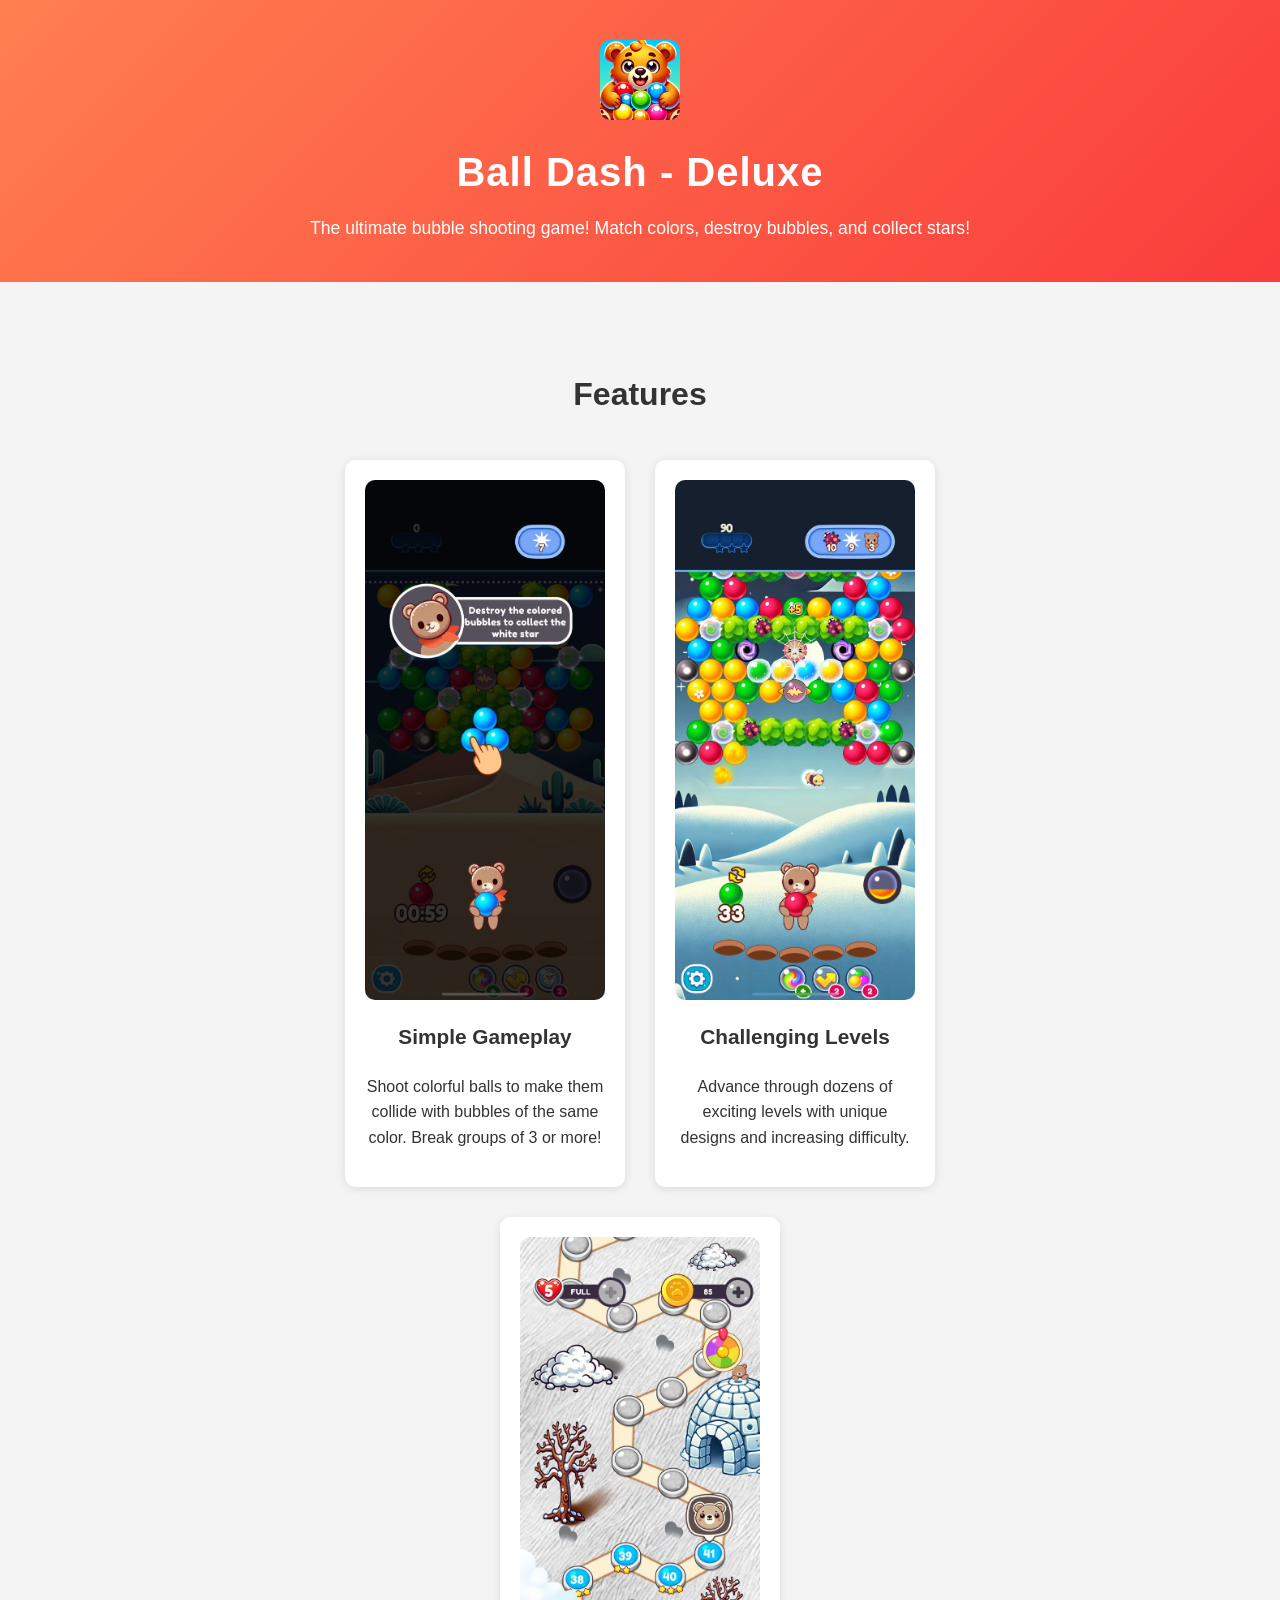
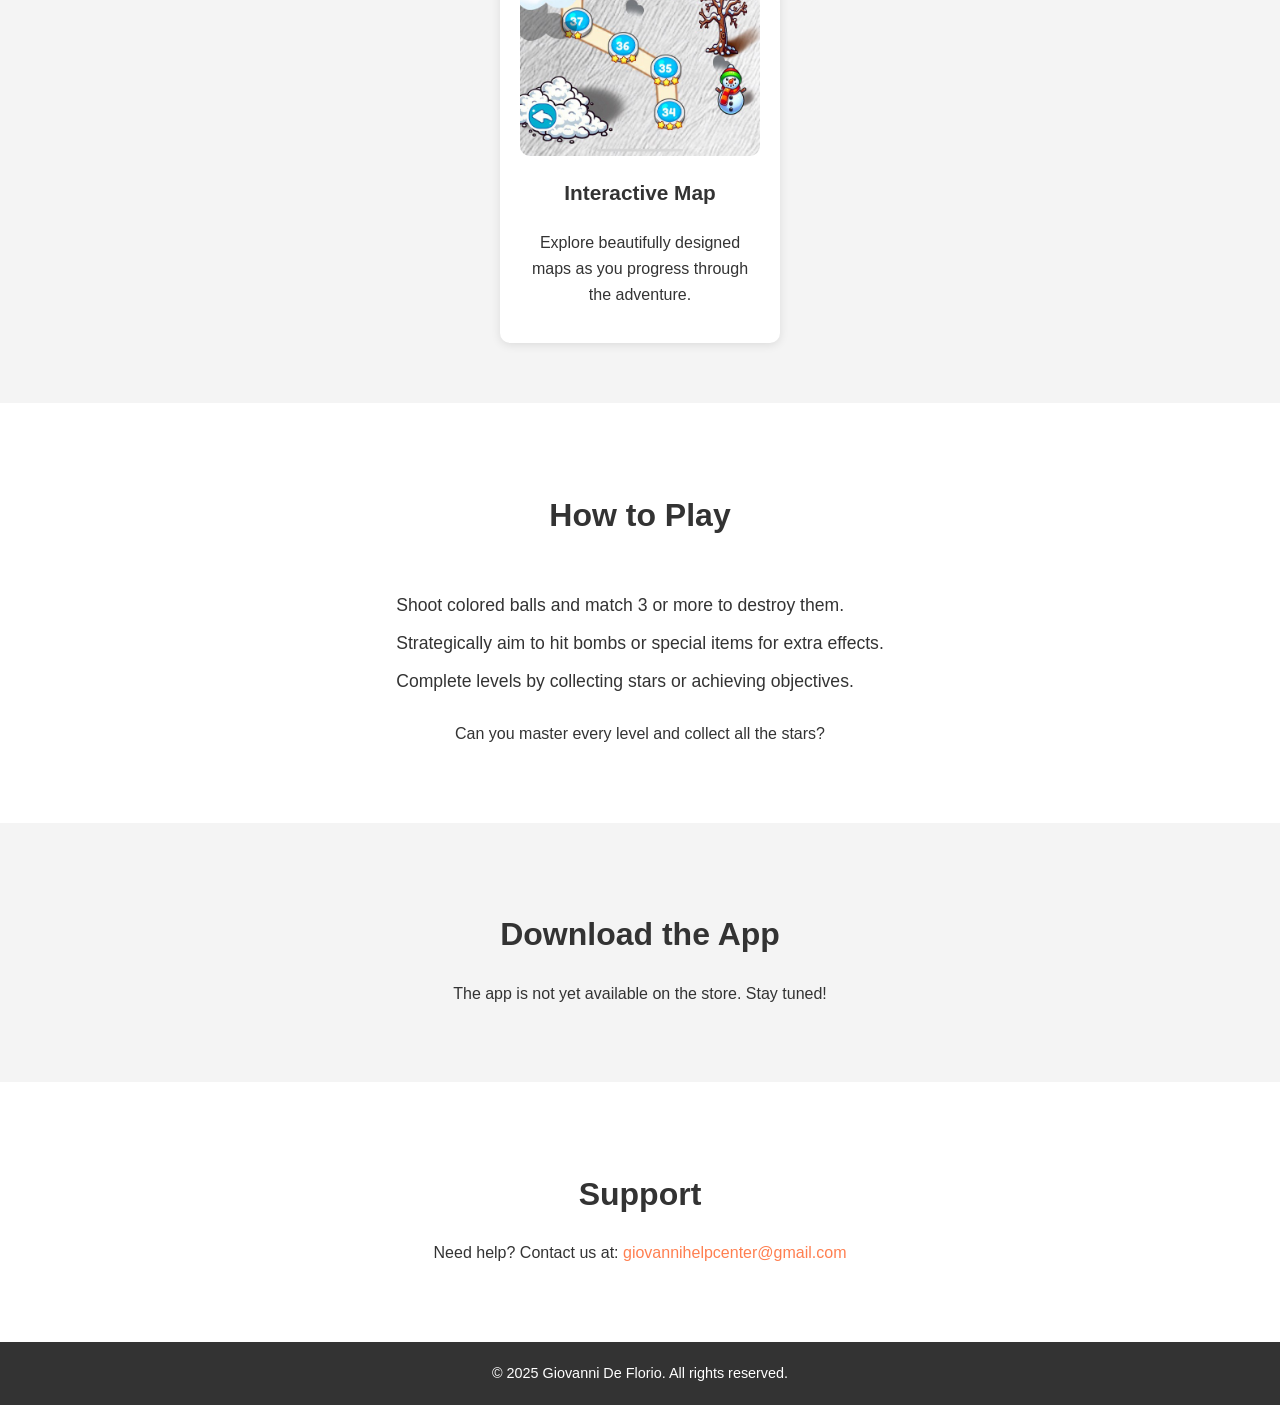
==== index.html @ f22822ff "Update index.html" ====
<!DOCTYPE html>
<html lang="en">
<head>
    <meta charset="UTF-8" />
    <meta name="viewport" content="width=device-width, initial-scale=1.0"/>
    <title>Ball Dash - Deluxe</title>
    <link rel="stylesheet" href="style.css" />
</head>
<body>
    <header>
        <div class="container">
            <!-- Icona dell'app -->
            <img src="images/icon.png" alt="Game Icon" class="app-icon" />
            
            <h1>Ball Dash - Deluxe</h1>
            <p>The ultimate bubble shooting game! Match colors, destroy bubbles, and collect stars!</p>
            <!-- Rimosso il pulsante "Download Now" perché l'app non è ancora disponibile -->
        </div>
    </header>
    
    <main>
        <!-- Features Section -->
        <section id="features">
            <div class="container">
                <h2>Features</h2>
                <div class="features-grid">
                    <div class="feature">
                        <img src="images/tutorial.jpg" alt="Tutorial Image">
                        <h3>Simple Gameplay</h3>
                        <p>Shoot colorful balls to make them collide with bubbles of the same color. Break groups of 3 or more!</p>
                    </div>
                    <div class="feature">
                        <img src="images/level.jpg" alt="Level Progression">
                        <h3>Challenging Levels</h3>
                        <p>Advance through dozens of exciting levels with unique designs and increasing difficulty.</p>
                    </div>
                    <div class="feature">
                        <img src="images/map.jpg" alt="Game Map">
                        <h3>Interactive Map</h3>
                        <p>Explore beautifully designed maps as you progress through the adventure.</p>
                    </div>
                </div>
            </div>
        </section>
        
        <!-- Gameplay Section -->
        <section id="gameplay">
            <div class="container">
                <h2>How to Play</h2>
                <ul class="centered-text">
                    <li>Shoot colored balls and match 3 or more to destroy them.</li>
                    <li>Strategically aim to hit bombs or special items for extra effects.</li>
                    <li>Complete levels by collecting stars or achieving objectives.</li>
                </ul>
                <p>Can you master every level and collect all the stars?</p>
            </div>
        </section>
        
        <!-- Download Section -->
        <section id="download">
            <div class="container">
                <h2>Download the App</h2>
                <p>The app is not yet available on the store. Stay tuned!</p>
                <!-- Rimosso il pulsante di download perché l'app non è presente sullo store -->
            </div>
        </section>

        <!-- Support Section -->
        <section id="support">
            <div class="container support-center">
                <h2>Support</h2>
                <p>Need help? Contact us at: <a href="mailto:giovannihelpcenter@gmail.com">giovannihelpcenter@gmail.com</a></p>
            </div>
        </section>
    </main>

    <!-- Footer -->
    <footer>
        <div class="container">
            <p>&copy; 2025 Giovanni De Florio. All rights reserved.</p>
        </div>
    </footer>
</body>
</html>
---- style.css ----
/* Global Styles */
* {
    box-sizing: border-box;
}

body {
    font-family: Arial, sans-serif;
    margin: 0;
    padding: 0;
    line-height: 1.6;
    color: #333;
    background: #fafafa;
}

img {
    display: block;
    max-width: 100%;
    height: auto;
    border-radius: 10px;
}

a {
    color: #ff7f50;
    text-decoration: none;
    transition: color 0.3s ease;
}

a:hover {
    color: #ff9166;
}

.container {
    max-width: 900px;
    margin: 0 auto;
    padding: 0 20px;
}

/* Header */
header {
    background: linear-gradient(135deg, #ff7f50, #fa3c3c);
    color: white;
    padding: 40px 20px;
    text-align: center;
    position: relative;
    overflow: hidden;
}

.app-icon {
    width: 80px;
    height: 80px;
    object-fit: contain;
    display: block;
    margin: 0 auto 20px;
}

header h1 {
    margin: 10px 0;
    font-size: 2.5rem;
    letter-spacing: 1px;
}

header p {
    margin: 10px 0 0;
    font-size: 1.1rem;
}

/* Features Section */
#features {
    background: #f4f4f4;
    padding: 60px 20px;
    text-align: center;
}

#features h2 {
    margin-bottom: 40px;
    font-size: 2rem;
}

.features-grid {
    display: flex;
    justify-content: center;
    flex-wrap: wrap;
    gap: 30px;
}

.feature {
    background: white;
    border-radius: 10px;
    box-shadow: 0 2px 10px rgba(0,0,0,0.1);
    width: 280px;
    padding: 20px;
    transition: transform 0.2s ease;
}

.feature:hover {
    transform: translateY(-5px);
}

.feature h3 {
    margin-top: 20px;
    font-size: 1.3rem;
}

/* Gameplay Section */
#gameplay {
    padding: 60px 20px;
    text-align: center;
    background: white;
}

#gameplay h2 {
    margin-bottom: 40px;
    font-size: 2rem;
}

#gameplay ul {
    list-style-type: none;
    padding: 0;
}

#gameplay ul.centered-text {
    text-align: center;
    display: inline-block;
    margin: 0 auto;
    text-align: left; /* testo allineato a sinistra dentro l'ul */
}

#gameplay ul li {
    margin: 10px 0;
    font-size: 1.1rem;
}

/* Download Section */
#download {
    text-align: center;
    padding: 60px 20px;
    background: #f4f4f4;
}

#download h2 {
    margin-bottom: 20px;
    font-size: 2rem;
}

/* Support Section (centrata) */
#support {
    padding: 60px 20px;
    background: white;
}

.support-center {
    text-align: center;
}

#support h2 {
    margin-bottom: 20px;
    font-size: 2rem;
}

/* Footer */
footer {
    background: #333;
    color: white;
    text-align: center;
    padding: 20px 0;
    font-size: 0.9rem;
}

footer p {
    margin: 0;
}
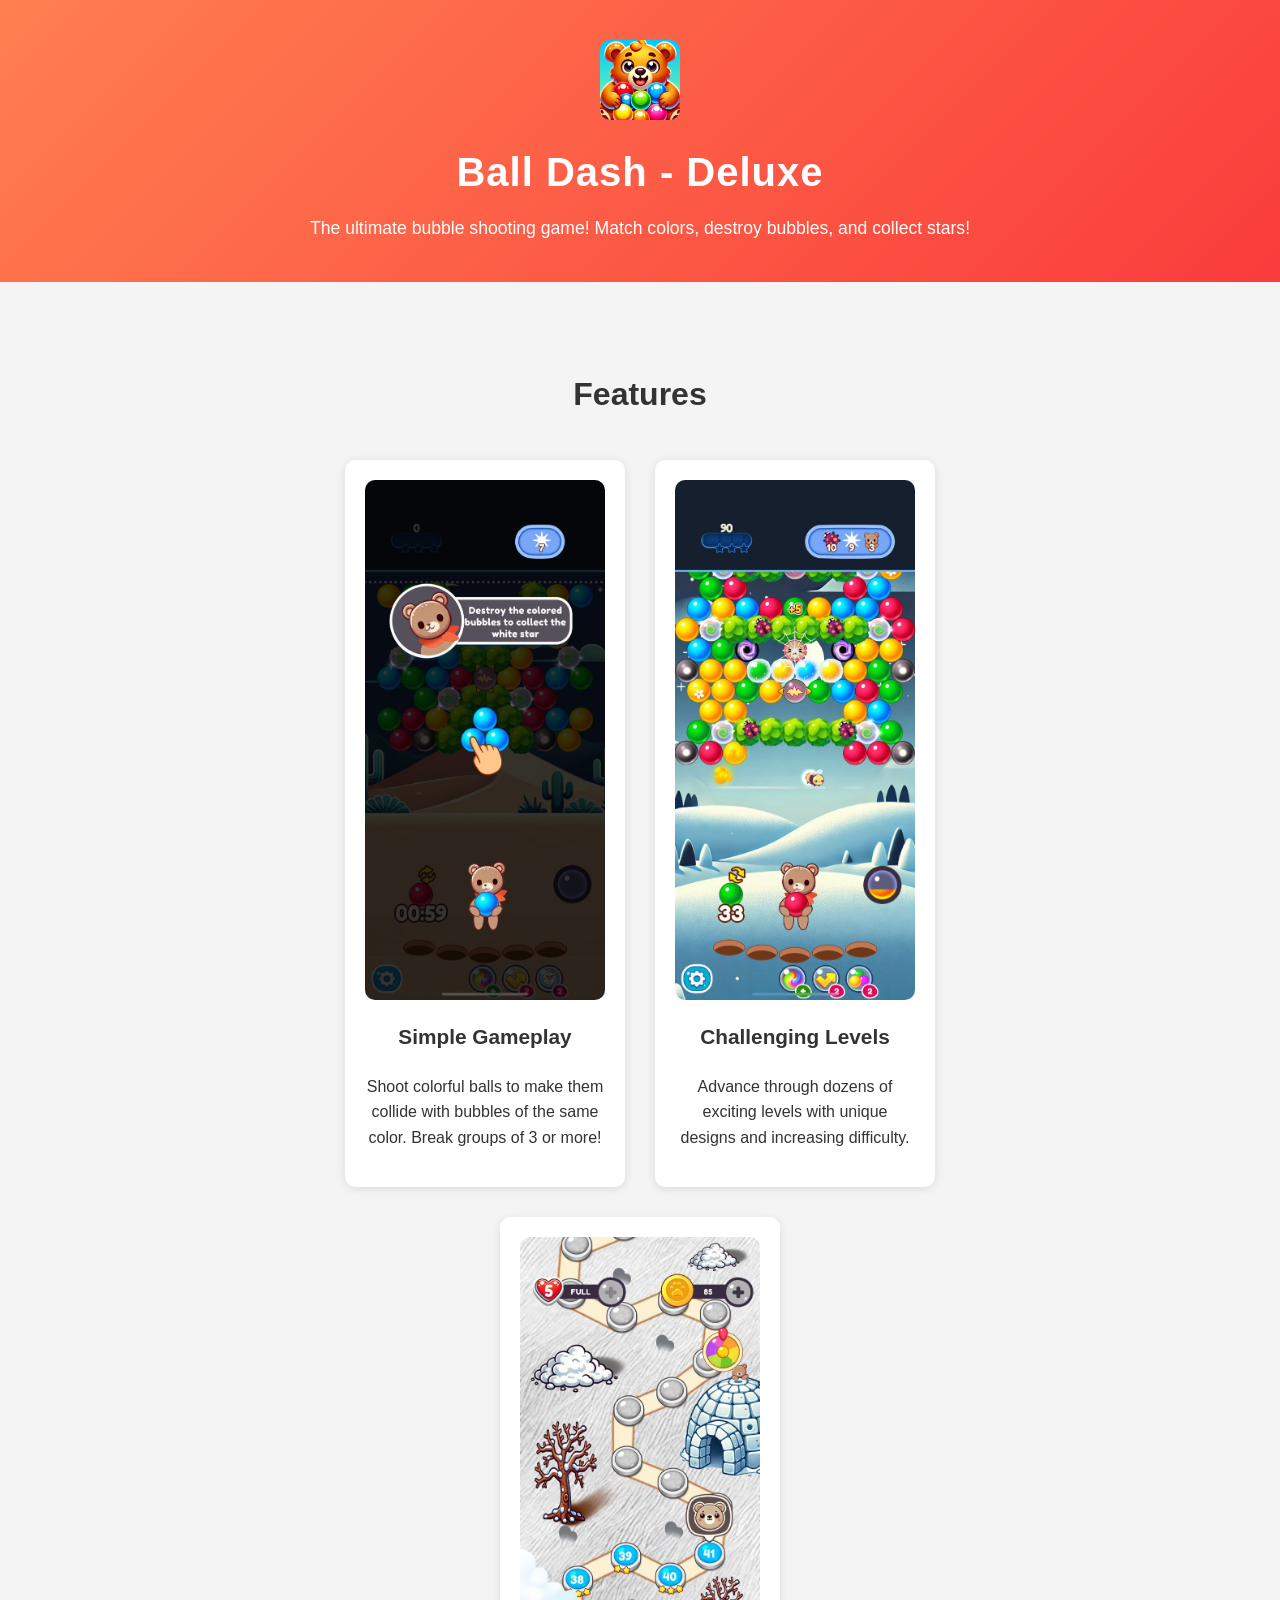
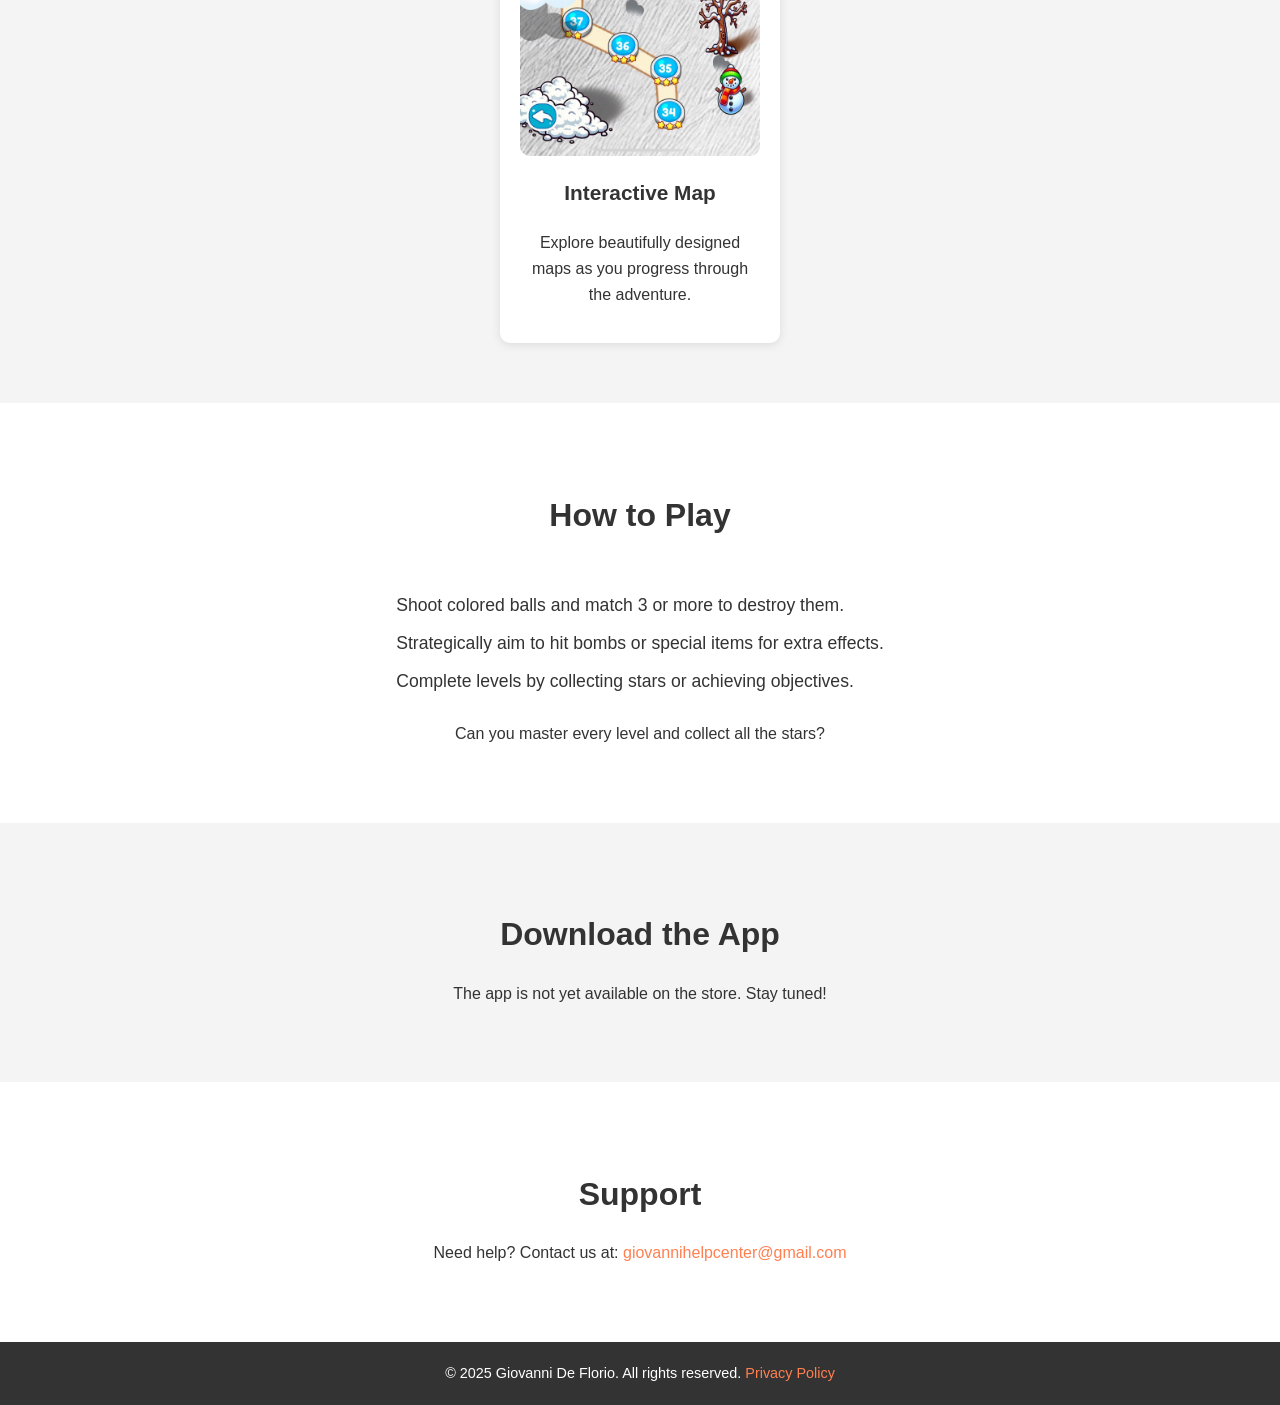
==== commit bb2228fa: "Update index.html" ====
--- a/index.html
+++ b/index.html
@@ -9,12 +9,9 @@
 <body>
     <header>
         <div class="container">
-            <!-- Icona dell'app -->
             <img src="images/icon.png" alt="Game Icon" class="app-icon" />
-            
             <h1>Ball Dash - Deluxe</h1>
             <p>The ultimate bubble shooting game! Match colors, destroy bubbles, and collect stars!</p>
-            <!-- Rimosso il pulsante "Download Now" perché l'app non è ancora disponibile -->
         </div>
     </header>
     
@@ -61,7 +58,6 @@
             <div class="container">
                 <h2>Download the App</h2>
                 <p>The app is not yet available on the store. Stay tuned!</p>
-                <!-- Rimosso il pulsante di download perché l'app non è presente sullo store -->
             </div>
         </section>
 
@@ -72,13 +68,40 @@
                 <p>Need help? Contact us at: <a href="mailto:giovannihelpcenter@gmail.com">giovannihelpcenter@gmail.com</a></p>
             </div>
         </section>
+
+        <!-- Privacy Policy -->
+        <section id="privacy-policy" style="display:none;">
+            <div class="container">
+                <h2>Privacy Policy</h2>
+                <p><strong>Effective Date:</strong> January 1, 2025</p>
+                <p>This privacy policy applies to the application <strong>Ball Dash - Deluxe</strong>. Your privacy is important to us. Our app is designed to ensure that no user data is collected, stored, or shared. We do not request or process any personal information, nor do we track user behavior or usage patterns.</p>
+                <p><strong>Key Points:</strong></p>
+                <ul>
+                    <li>No data is collected through the app.</li>
+                    <li>No personal or sensitive information is stored or shared.</li>
+                    <li>There are no analytics, ads, or tracking mechanisms within the app.</li>
+                </ul>
+                <p>If you have any questions or concerns about our privacy policy, please contact us at: <a href="mailto:giovannihelpcenter@gmail.com">giovannihelpcenter@gmail.com</a>.</p>
+            </div>
+        </section>
     </main>
 
     <!-- Footer -->
     <footer>
         <div class="container">
-            <p>&copy; 2025 Giovanni De Florio. All rights reserved.</p>
+            <p>&copy; 2025 Giovanni De Florio. All rights reserved. <a href="#privacy-policy" onclick="showPrivacyPolicy()">Privacy Policy</a></p>
         </div>
     </footer>
+
+    <script>
+        // Funzione per mostrare la Privacy Policy
+        function showPrivacyPolicy() {
+            document.querySelector("#privacy-policy").style.display = "block";
+            document.querySelector("#features").style.display = "none";
+            document.querySelector("#gameplay").style.display = "none";
+            document.querySelector("#download").style.display = "none";
+            document.querySelector("#support").style.display = "none";
+        }
+    </script>
 </body>
 </html>
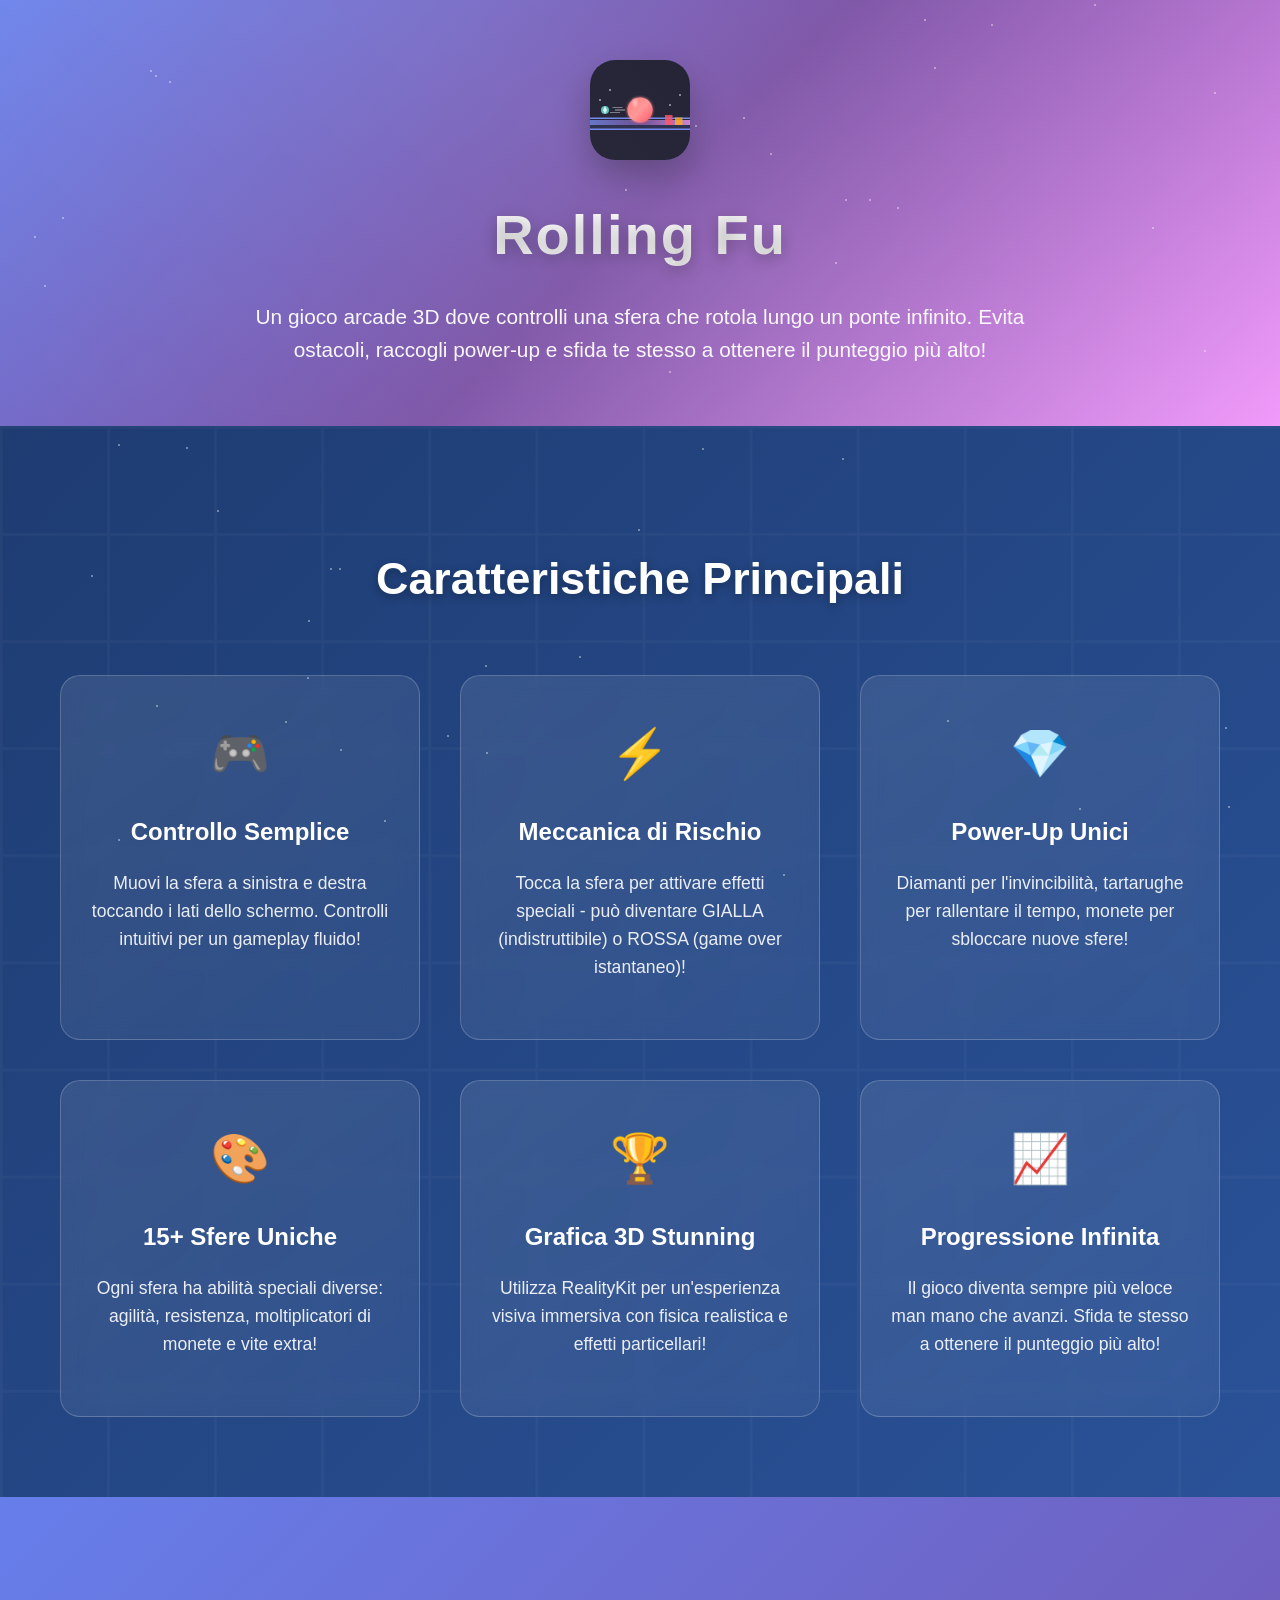
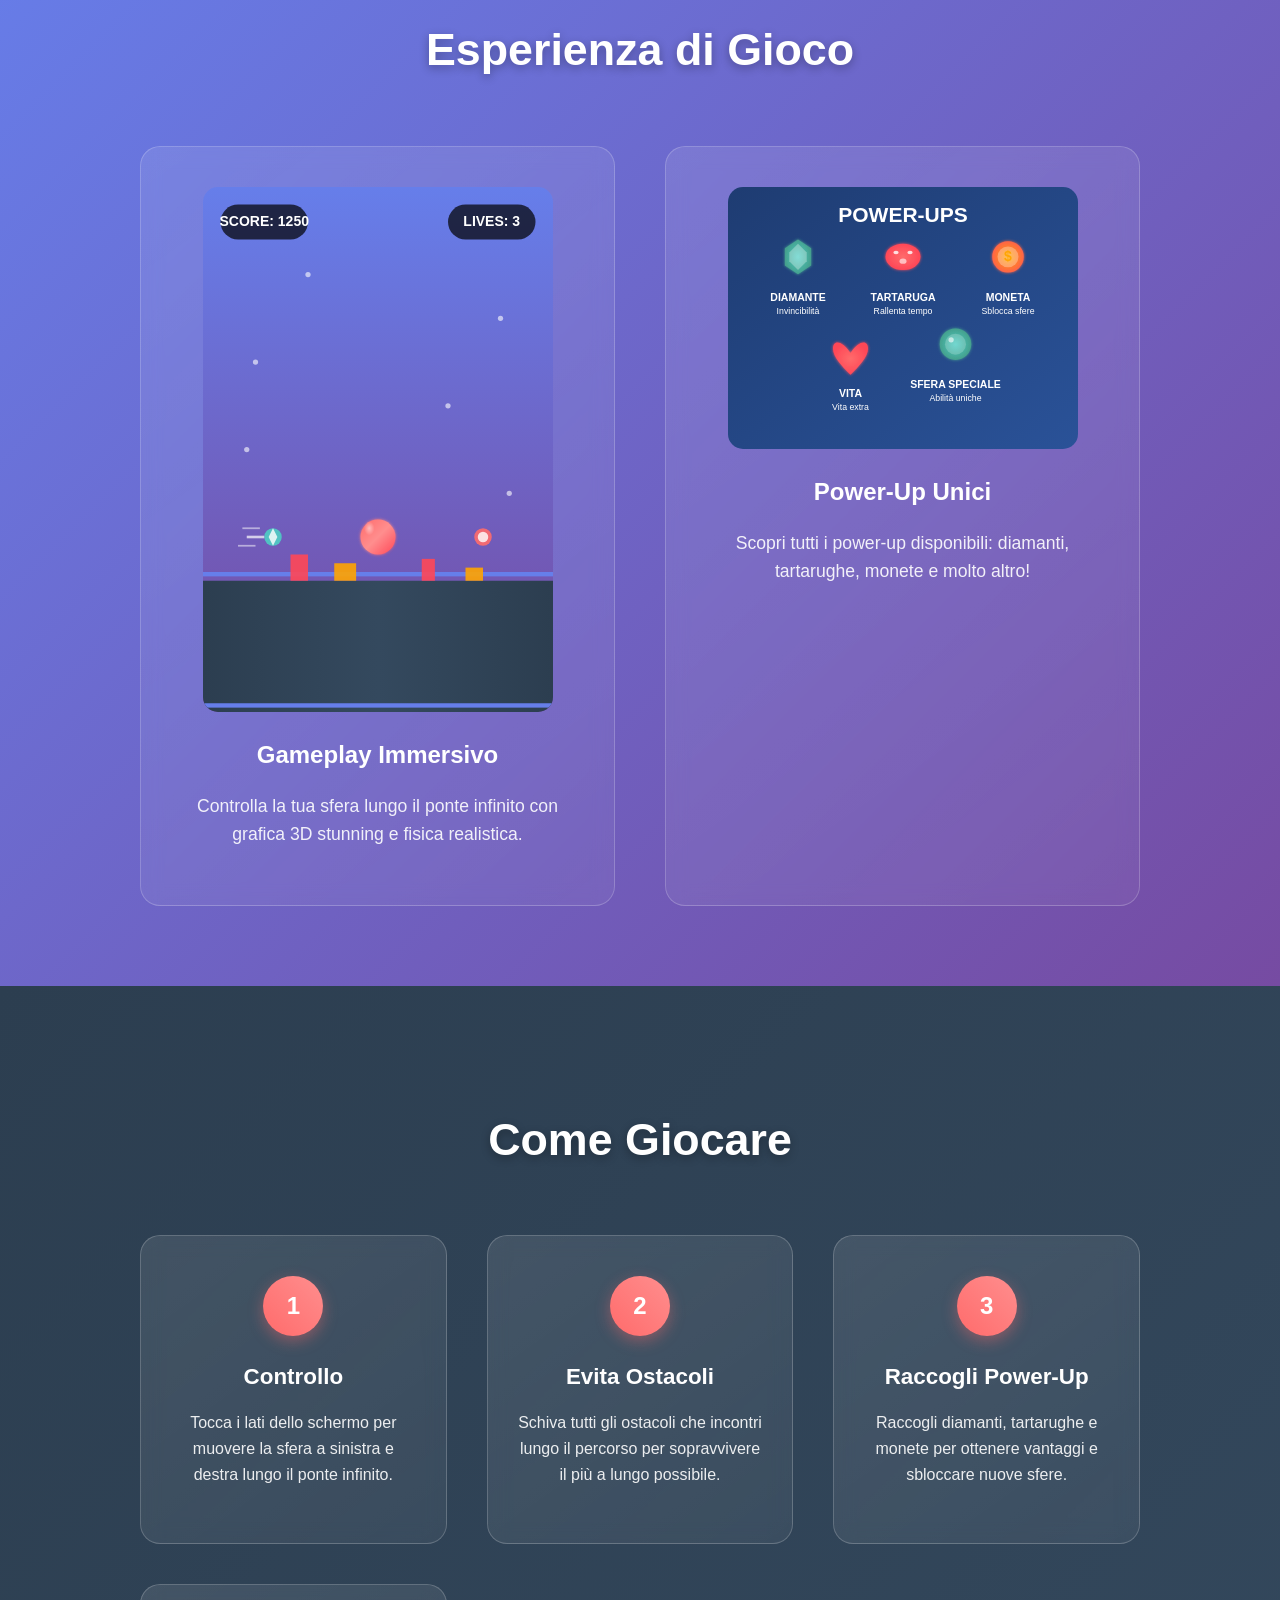
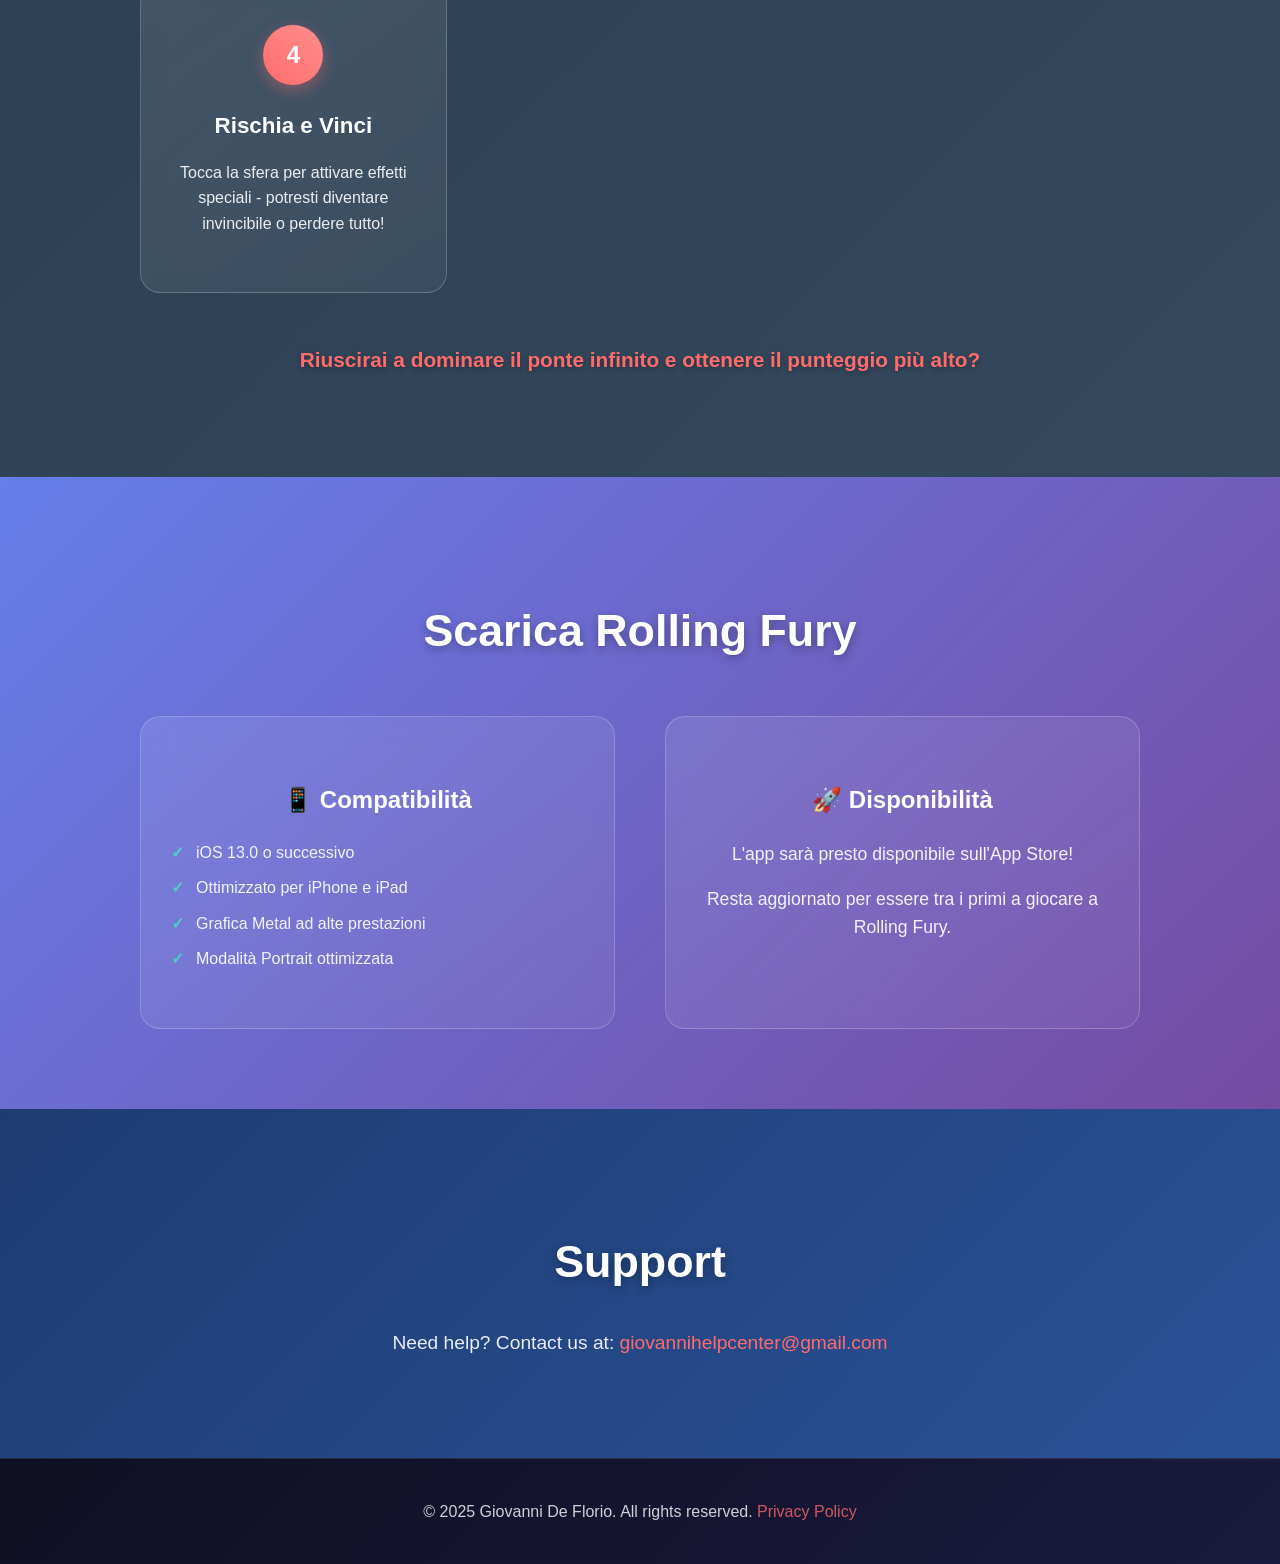
==== commit 05d4e19e: "new site" ====
--- a/index.html
+++ b/index.html
@@ -3,15 +3,15 @@
 <head>
     <meta charset="UTF-8" />
     <meta name="viewport" content="width=device-width, initial-scale=1.0"/>
-    <title>Ball Dash - Deluxe</title>
+    <title>Rolling Fury - 3D Arcade Game</title>
     <link rel="stylesheet" href="style.css" />
 </head>
 <body>
     <header>
         <div class="container">
-            <img src="images/icon.png" alt="Game Icon" class="app-icon" />
-            <h1>Ball Dash - Deluxe</h1>
-            <p>The ultimate bubble shooting game! Match colors, destroy bubbles, and collect stars!</p>
+            <img src="images/rolling-fury-icon.svg" alt="Rolling Fury Game Icon" class="app-icon" />
+            <h1>Rolling Fury</h1>
+            <p>Un gioco arcade 3D dove controlli una sfera che rotola lungo un ponte infinito. Evita ostacoli, raccogli power-up e sfida te stesso a ottenere il punteggio più alto!</p>
         </div>
     </header>
     
@@ -19,22 +19,56 @@
         <!-- Features Section -->
         <section id="features">
             <div class="container">
-                <h2>Features</h2>
+                <h2>Caratteristiche Principali</h2>
                 <div class="features-grid">
                     <div class="feature">
-                        <img src="images/tutorial.jpg" alt="Tutorial Image">
-                        <h3>Simple Gameplay</h3>
-                        <p>Shoot colorful balls to make them collide with bubbles of the same color. Break groups of 3 or more!</p>
-                    </div>
-                    <div class="feature">
-                        <img src="images/level.jpg" alt="Level Progression">
-                        <h3>Challenging Levels</h3>
-                        <p>Advance through dozens of exciting levels with unique designs and increasing difficulty.</p>
-                    </div>
-                    <div class="feature">
-                        <img src="images/map.jpg" alt="Game Map">
-                        <h3>Interactive Map</h3>
-                        <p>Explore beautifully designed maps as you progress through the adventure.</p>
+                        <div class="feature-icon">🎮</div>
+                        <h3>Controllo Semplice</h3>
+                        <p>Muovi la sfera a sinistra e destra toccando i lati dello schermo. Controlli intuitivi per un gameplay fluido!</p>
+                    </div>
+                    <div class="feature">
+                        <div class="feature-icon">⚡</div>
+                        <h3>Meccanica di Rischio</h3>
+                        <p>Tocca la sfera per attivare effetti speciali - può diventare GIALLA (indistruttibile) o ROSSA (game over istantaneo)!</p>
+                    </div>
+                    <div class="feature">
+                        <div class="feature-icon">💎</div>
+                        <h3>Power-Up Unici</h3>
+                        <p>Diamanti per l'invincibilità, tartarughe per rallentare il tempo, monete per sbloccare nuove sfere!</p>
+                    </div>
+                    <div class="feature">
+                        <div class="feature-icon">🎨</div>
+                        <h3>15+ Sfere Uniche</h3>
+                        <p>Ogni sfera ha abilità speciali diverse: agilità, resistenza, moltiplicatori di monete e vite extra!</p>
+                    </div>
+                    <div class="feature">
+                        <div class="feature-icon">🏆</div>
+                        <h3>Grafica 3D Stunning</h3>
+                        <p>Utilizza RealityKit per un'esperienza visiva immersiva con fisica realistica e effetti particellari!</p>
+                    </div>
+                    <div class="feature">
+                        <div class="feature-icon">📈</div>
+                        <h3>Progressione Infinita</h3>
+                        <p>Il gioco diventa sempre più veloce man mano che avanzi. Sfida te stesso a ottenere il punteggio più alto!</p>
+                    </div>
+                </div>
+            </div>
+        </section>
+        
+        <!-- Game Visuals Section -->
+        <section id="game-visuals">
+            <div class="container">
+                <h2>Esperienza di Gioco</h2>
+                <div class="visuals-grid">
+                    <div class="visual-item">
+                        <img src="images/gameplay-screenshot.svg" alt="Rolling Fury Gameplay" class="game-screenshot">
+                        <h3>Gameplay Immersivo</h3>
+                        <p>Controlla la tua sfera lungo il ponte infinito con grafica 3D stunning e fisica realistica.</p>
+                    </div>
+                    <div class="visual-item">
+                        <img src="images/power-ups-showcase.svg" alt="Power-ups Collection" class="power-ups-image">
+                        <h3>Power-Up Unici</h3>
+                        <p>Scopri tutti i power-up disponibili: diamanti, tartarughe, monete e molto altro!</p>
                     </div>
                 </div>
             </div>
@@ -43,21 +77,53 @@
         <!-- Gameplay Section -->
         <section id="gameplay">
             <div class="container">
-                <h2>How to Play</h2>
-                <ul class="centered-text">
-                    <li>Shoot colored balls and match 3 or more to destroy them.</li>
-                    <li>Strategically aim to hit bombs or special items for extra effects.</li>
-                    <li>Complete levels by collecting stars or achieving objectives.</li>
-                </ul>
-                <p>Can you master every level and collect all the stars?</p>
+                <h2>Come Giocare</h2>
+                <div class="gameplay-steps">
+                    <div class="step">
+                        <div class="step-number">1</div>
+                        <h3>Controllo</h3>
+                        <p>Tocca i lati dello schermo per muovere la sfera a sinistra e destra lungo il ponte infinito.</p>
+                    </div>
+                    <div class="step">
+                        <div class="step-number">2</div>
+                        <h3>Evita Ostacoli</h3>
+                        <p>Schiva tutti gli ostacoli che incontri lungo il percorso per sopravvivere il più a lungo possibile.</p>
+                    </div>
+                    <div class="step">
+                        <div class="step-number">3</div>
+                        <h3>Raccogli Power-Up</h3>
+                        <p>Raccogli diamanti, tartarughe e monete per ottenere vantaggi e sbloccare nuove sfere.</p>
+                    </div>
+                    <div class="step">
+                        <div class="step-number">4</div>
+                        <h3>Rischia e Vinci</h3>
+                        <p>Tocca la sfera per attivare effetti speciali - potresti diventare invincibile o perdere tutto!</p>
+                    </div>
+                </div>
+                <p class="challenge-text">Riuscirai a dominare il ponte infinito e ottenere il punteggio più alto?</p>
             </div>
         </section>
         
         <!-- Download Section -->
         <section id="download">
             <div class="container">
-                <h2>Download the App</h2>
-                <p>The app is not yet available on the store. Stay tuned!</p>
+                <h2>Scarica Rolling Fury</h2>
+                <div class="download-info">
+                    <div class="compatibility">
+                        <h3>📱 Compatibilità</h3>
+                        <ul>
+                            <li>iOS 13.0 o successivo</li>
+                            <li>Ottimizzato per iPhone e iPad</li>
+                            <li>Grafica Metal ad alte prestazioni</li>
+                            <li>Modalità Portrait ottimizzata</li>
+                        </ul>
+                    </div>
+                    <div class="availability">
+                        <h3>🚀 Disponibilità</h3>
+                        <p>L'app sarà presto disponibile sull'App Store!</p>
+                        <p>Resta aggiornato per essere tra i primi a giocare a Rolling Fury.</p>
+                    </div>
+                </div>
             </div>
         </section>
 
@@ -74,7 +140,7 @@
             <div class="container">
                 <h2>Privacy Policy</h2>
                 <p><strong>Effective Date:</strong> January 1, 2025</p>
-                <p>This privacy policy applies to the application <strong>Ball Dash - Deluxe</strong>. Your privacy is important to us. Our app is designed to ensure that no user data is collected, stored, or shared. We do not request or process any personal information, nor do we track user behavior or usage patterns.</p>
+                <p>This privacy policy applies to the application <strong>Rolling Fury</strong>. Your privacy is important to us. Our app is designed to ensure that no user data is collected, stored, or shared. We do not request or process any personal information, nor do we track user behavior or usage patterns.</p>
                 <p><strong>Key Points:</strong></p>
                 <ul>
                     <li>No data is collected through the app.</li>
@@ -98,10 +164,90 @@
         function showPrivacyPolicy() {
             document.querySelector("#privacy-policy").style.display = "block";
             document.querySelector("#features").style.display = "none";
+            document.querySelector("#game-visuals").style.display = "none";
             document.querySelector("#gameplay").style.display = "none";
             document.querySelector("#download").style.display = "none";
             document.querySelector("#support").style.display = "none";
         }
+        
+        // Funzione per tornare alla home
+        function showHome() {
+            document.querySelector("#privacy-policy").style.display = "none";
+            document.querySelector("#features").style.display = "block";
+            document.querySelector("#game-visuals").style.display = "block";
+            document.querySelector("#gameplay").style.display = "block";
+            document.querySelector("#download").style.display = "block";
+            document.querySelector("#support").style.display = "block";
+        }
+        
+        // Animazioni interattive
+        document.addEventListener('DOMContentLoaded', function() {
+            // Parallax effect per le feature cards
+            const features = document.querySelectorAll('.feature');
+            features.forEach(feature => {
+                feature.addEventListener('mouseenter', function() {
+                    this.style.transform = 'translateY(-15px) scale(1.05)';
+                });
+                feature.addEventListener('mouseleave', function() {
+                    this.style.transform = 'translateY(0) scale(1)';
+                });
+            });
+            
+            // Effetto di typing per il titolo
+            const title = document.querySelector('header h1');
+            if (title) {
+                const text = title.textContent;
+                title.textContent = '';
+                let i = 0;
+                const typeWriter = () => {
+                    if (i < text.length) {
+                        title.textContent += text.charAt(i);
+                        i++;
+                        setTimeout(typeWriter, 100);
+                    }
+                };
+                setTimeout(typeWriter, 1000);
+            }
+            
+            // Animazione delle particelle
+            createParticles();
+        });
+        
+        // Funzione per creare particelle animate
+        function createParticles() {
+            const particleContainer = document.createElement('div');
+            particleContainer.style.position = 'fixed';
+            particleContainer.style.top = '0';
+            particleContainer.style.left = '0';
+            particleContainer.style.width = '100%';
+            particleContainer.style.height = '100%';
+            particleContainer.style.pointerEvents = 'none';
+            particleContainer.style.zIndex = '1';
+            document.body.appendChild(particleContainer);
+            
+            for (let i = 0; i < 50; i++) {
+                const particle = document.createElement('div');
+                particle.style.position = 'absolute';
+                particle.style.width = '2px';
+                particle.style.height = '2px';
+                particle.style.background = 'rgba(255, 255, 255, 0.5)';
+                particle.style.borderRadius = '50%';
+                particle.style.left = Math.random() * 100 + '%';
+                particle.style.top = Math.random() * 100 + '%';
+                particle.style.animation = `float ${3 + Math.random() * 4}s infinite ease-in-out`;
+                particleContainer.appendChild(particle);
+            }
+        }
+        
+        // CSS per l'animazione delle particelle
+        const style = document.createElement('style');
+        style.textContent = `
+            @keyframes float {
+                0%, 100% { transform: translateY(0px) rotate(0deg); opacity: 0.5; }
+                50% { transform: translateY(-20px) rotate(180deg); opacity: 1; }
+            }
+        `;
+        document.head.appendChild(style);
     </script>
 </body>
 </html>
--- a/style.css
+++ b/style.css
@@ -4,148 +4,452 @@
 }
 
 body {
-    font-family: Arial, sans-serif;
+    font-family: 'SF Pro Display', -apple-system, BlinkMacSystemFont, 'Segoe UI', Roboto, sans-serif;
     margin: 0;
     padding: 0;
     line-height: 1.6;
     color: #333;
-    background: #fafafa;
+    background: linear-gradient(135deg, #0f0f23 0%, #1a1a3e 50%, #2d1b69 100%);
+    min-height: 100vh;
+    overflow-x: hidden;
+}
+
+/* Animated background particles */
+body::before {
+    content: '';
+    position: fixed;
+    top: 0;
+    left: 0;
+    width: 100%;
+    height: 100%;
+    background: radial-gradient(circle at 20% 80%, rgba(120, 119, 198, 0.3) 0%, transparent 50%),
+                radial-gradient(circle at 80% 20%, rgba(255, 119, 198, 0.3) 0%, transparent 50%),
+                radial-gradient(circle at 40% 40%, rgba(120, 219, 255, 0.2) 0%, transparent 50%);
+    animation: backgroundShift 20s ease-in-out infinite;
+    z-index: -1;
+}
+
+@keyframes backgroundShift {
+    0%, 100% { opacity: 1; }
+    50% { opacity: 0.8; }
 }
 
 img {
     display: block;
     max-width: 100%;
     height: auto;
-    border-radius: 10px;
+    border-radius: 15px;
 }
 
 a {
-    color: #ff7f50;
+    color: #ff6b6b;
     text-decoration: none;
-    transition: color 0.3s ease;
+    transition: all 0.3s ease;
+    position: relative;
 }
 
 a:hover {
-    color: #ff9166;
+    color: #ff8e8e;
+    text-shadow: 0 0 10px rgba(255, 107, 107, 0.5);
 }
 
 .container {
-    max-width: 900px;
+    max-width: 1200px;
     margin: 0 auto;
     padding: 0 20px;
 }
 
 /* Header */
 header {
-    background: linear-gradient(135deg, #ff7f50, #fa3c3c);
-    color: white;
-    padding: 40px 20px;
+    background: linear-gradient(135deg, #667eea 0%, #764ba2 50%, #f093fb 100%);
+    color: white;
+    padding: 60px 20px;
     text-align: center;
     position: relative;
     overflow: hidden;
+    box-shadow: 0 10px 30px rgba(0,0,0,0.3);
+}
+
+header::before {
+    content: '';
+    position: absolute;
+    top: -50%;
+    left: -50%;
+    width: 200%;
+    height: 200%;
+    background: linear-gradient(45deg, transparent, rgba(255,255,255,0.1), transparent);
+    animation: shimmer 3s infinite;
+}
+
+@keyframes shimmer {
+    0% { transform: translateX(-100%) translateY(-100%) rotate(45deg); }
+    100% { transform: translateX(100%) translateY(100%) rotate(45deg); }
 }
 
 .app-icon {
-    width: 80px;
-    height: 80px;
+    width: 100px;
+    height: 100px;
     object-fit: contain;
     display: block;
-    margin: 0 auto 20px;
+    margin: 0 auto 30px;
+    border-radius: 25px;
+    box-shadow: 0 15px 35px rgba(0,0,0,0.3);
+    transition: transform 0.3s ease;
+}
+
+.app-icon:hover {
+    transform: scale(1.1) rotate(5deg);
 }
 
 header h1 {
-    margin: 10px 0;
-    font-size: 2.5rem;
-    letter-spacing: 1px;
+    margin: 20px 0;
+    font-size: 3.5rem;
+    font-weight: 800;
+    letter-spacing: 2px;
+    text-shadow: 0 5px 15px rgba(0,0,0,0.3);
+    background: linear-gradient(45deg, #fff, #f0f0f0);
+    -webkit-background-clip: text;
+    -webkit-text-fill-color: transparent;
+    background-clip: text;
+    animation: titleGlow 2s ease-in-out infinite alternate;
+}
+
+@keyframes titleGlow {
+    0% { filter: drop-shadow(0 0 5px rgba(255,255,255,0.5)); }
+    100% { filter: drop-shadow(0 0 20px rgba(255,255,255,0.8)); }
 }
 
 header p {
-    margin: 10px 0 0;
-    font-size: 1.1rem;
+    margin: 20px 0 0;
+    font-size: 1.3rem;
+    font-weight: 300;
+    opacity: 0.95;
+    max-width: 800px;
+    margin-left: auto;
+    margin-right: auto;
 }
 
 /* Features Section */
 #features {
-    background: #f4f4f4;
-    padding: 60px 20px;
-    text-align: center;
+    background: linear-gradient(135deg, #1e3c72 0%, #2a5298 100%);
+    padding: 80px 20px;
+    text-align: center;
+    position: relative;
+}
+
+#features::before {
+    content: '';
+    position: absolute;
+    top: 0;
+    left: 0;
+    right: 0;
+    bottom: 0;
+    background: url('data:image/svg+xml,<svg xmlns="http://www.w3.org/2000/svg" viewBox="0 0 100 100"><defs><pattern id="grid" width="10" height="10" patternUnits="userSpaceOnUse"><path d="M 10 0 L 0 0 0 10" fill="none" stroke="rgba(255,255,255,0.1)" stroke-width="0.5"/></pattern></defs><rect width="100" height="100" fill="url(%23grid)"/></svg>');
+    opacity: 0.3;
 }
 
 #features h2 {
-    margin-bottom: 40px;
-    font-size: 2rem;
+    margin-bottom: 60px;
+    font-size: 2.8rem;
+    font-weight: 700;
+    color: white;
+    text-shadow: 0 3px 10px rgba(0,0,0,0.3);
+    position: relative;
+    z-index: 1;
 }
 
 .features-grid {
-    display: flex;
-    justify-content: center;
-    flex-wrap: wrap;
-    gap: 30px;
+    display: grid;
+    grid-template-columns: repeat(auto-fit, minmax(350px, 1fr));
+    gap: 40px;
+    max-width: 1200px;
+    margin: 0 auto;
+    position: relative;
+    z-index: 1;
 }
 
 .feature {
-    background: white;
-    border-radius: 10px;
-    box-shadow: 0 2px 10px rgba(0,0,0,0.1);
-    width: 280px;
-    padding: 20px;
-    transition: transform 0.2s ease;
+    background: linear-gradient(145deg, rgba(255,255,255,0.1), rgba(255,255,255,0.05));
+    backdrop-filter: blur(10px);
+    border: 1px solid rgba(255,255,255,0.2);
+    border-radius: 20px;
+    padding: 40px 30px;
+    transition: all 0.4s ease;
+    position: relative;
+    overflow: hidden;
+}
+
+.feature::before {
+    content: '';
+    position: absolute;
+    top: 0;
+    left: -100%;
+    width: 100%;
+    height: 100%;
+    background: linear-gradient(90deg, transparent, rgba(255,255,255,0.1), transparent);
+    transition: left 0.6s ease;
+}
+
+.feature:hover::before {
+    left: 100%;
 }
 
 .feature:hover {
-    transform: translateY(-5px);
+    transform: translateY(-10px) scale(1.02);
+    box-shadow: 0 20px 40px rgba(0,0,0,0.3);
+    border-color: rgba(255,255,255,0.4);
+}
+
+.feature-icon {
+    font-size: 3rem;
+    margin-bottom: 20px;
+    display: block;
+    animation: bounce 2s infinite;
+}
+
+@keyframes bounce {
+    0%, 20%, 50%, 80%, 100% { transform: translateY(0); }
+    40% { transform: translateY(-10px); }
+    60% { transform: translateY(-5px); }
 }
 
 .feature h3 {
-    margin-top: 20px;
-    font-size: 1.3rem;
+    margin: 20px 0 15px;
+    font-size: 1.5rem;
+    font-weight: 600;
+    color: white;
+}
+
+.feature p {
+    color: rgba(255,255,255,0.9);
+    font-size: 1.1rem;
+    line-height: 1.6;
+}
+
+/* Game Visuals Section */
+#game-visuals {
+    padding: 80px 20px;
+    text-align: center;
+    background: linear-gradient(135deg, #667eea 0%, #764ba2 100%);
+    position: relative;
+}
+
+#game-visuals h2 {
+    margin-bottom: 60px;
+    font-size: 2.8rem;
+    font-weight: 700;
+    color: white;
+    text-shadow: 0 3px 10px rgba(0,0,0,0.3);
+}
+
+.visuals-grid {
+    display: grid;
+    grid-template-columns: repeat(auto-fit, minmax(400px, 1fr));
+    gap: 50px;
+    max-width: 1000px;
+    margin: 0 auto;
+}
+
+.visual-item {
+    background: linear-gradient(145deg, rgba(255,255,255,0.1), rgba(255,255,255,0.05));
+    backdrop-filter: blur(10px);
+    border: 1px solid rgba(255,255,255,0.2);
+    border-radius: 20px;
+    padding: 40px 30px;
+    transition: all 0.4s ease;
+    position: relative;
+    overflow: hidden;
+}
+
+.visual-item:hover {
+    transform: translateY(-10px) scale(1.02);
+    box-shadow: 0 20px 40px rgba(0,0,0,0.3);
+    border-color: rgba(255,255,255,0.4);
+}
+
+.game-screenshot, .power-ups-image {
+    width: 100%;
+    max-width: 350px;
+    height: auto;
+    margin: 0 auto 20px;
+    border-radius: 15px;
+    transition: transform 0.3s ease;
+}
+
+.visual-item:hover .game-screenshot,
+.visual-item:hover .power-ups-image {
+    transform: scale(1.05);
+}
+
+.visual-item h3 {
+    color: white;
+    font-size: 1.5rem;
+    margin-bottom: 15px;
+    font-weight: 600;
+}
+
+.visual-item p {
+    color: rgba(255,255,255,0.9);
+    font-size: 1.1rem;
+    line-height: 1.6;
 }
 
 /* Gameplay Section */
 #gameplay {
-    padding: 60px 20px;
-    text-align: center;
-    background: white;
+    padding: 80px 20px;
+    text-align: center;
+    background: linear-gradient(135deg, #2c3e50 0%, #34495e 100%);
+    position: relative;
 }
 
 #gameplay h2 {
-    margin-bottom: 40px;
-    font-size: 2rem;
-}
-
-#gameplay ul {
-    list-style-type: none;
-    padding: 0;
-}
-
-#gameplay ul.centered-text {
-    text-align: center;
-    display: inline-block;
-    margin: 0 auto;
-    text-align: left; /* testo allineato a sinistra dentro l'ul */
-}
-
-#gameplay ul li {
-    margin: 10px 0;
-    font-size: 1.1rem;
+    margin-bottom: 60px;
+    font-size: 2.8rem;
+    font-weight: 700;
+    color: white;
+    text-shadow: 0 3px 10px rgba(0,0,0,0.3);
+}
+
+.gameplay-steps {
+    display: grid;
+    grid-template-columns: repeat(auto-fit, minmax(250px, 1fr));
+    gap: 40px;
+    max-width: 1000px;
+    margin: 0 auto 50px;
+}
+
+.step {
+    background: linear-gradient(145deg, rgba(255,255,255,0.1), rgba(255,255,255,0.05));
+    backdrop-filter: blur(10px);
+    border: 1px solid rgba(255,255,255,0.2);
+    border-radius: 20px;
+    padding: 40px 30px;
+    transition: all 0.4s ease;
+    position: relative;
+}
+
+.step:hover {
+    transform: translateY(-5px);
+    box-shadow: 0 15px 30px rgba(0,0,0,0.2);
+}
+
+.step-number {
+    width: 60px;
+    height: 60px;
+    background: linear-gradient(45deg, #ff6b6b, #ff8e8e);
+    border-radius: 50%;
+    display: flex;
+    align-items: center;
+    justify-content: center;
+    font-size: 1.5rem;
+    font-weight: bold;
+    color: white;
+    margin: 0 auto 20px;
+    box-shadow: 0 5px 15px rgba(255, 107, 107, 0.4);
+}
+
+.step h3 {
+    color: white;
+    font-size: 1.4rem;
+    margin-bottom: 15px;
+    font-weight: 600;
+}
+
+.step p {
+    color: rgba(255,255,255,0.9);
+    font-size: 1rem;
+    line-height: 1.6;
+}
+
+.challenge-text {
+    font-size: 1.3rem;
+    color: #ff6b6b;
+    font-weight: 600;
+    text-shadow: 0 2px 5px rgba(0,0,0,0.3);
+    animation: pulse 2s infinite;
+}
+
+@keyframes pulse {
+    0%, 100% { opacity: 1; }
+    50% { opacity: 0.7; }
 }
 
 /* Download Section */
 #download {
     text-align: center;
-    padding: 60px 20px;
-    background: #f4f4f4;
+    padding: 80px 20px;
+    background: linear-gradient(135deg, #667eea 0%, #764ba2 100%);
+    position: relative;
 }
 
 #download h2 {
+    margin-bottom: 50px;
+    font-size: 2.8rem;
+    font-weight: 700;
+    color: white;
+    text-shadow: 0 3px 10px rgba(0,0,0,0.3);
+}
+
+.download-info {
+    display: grid;
+    grid-template-columns: repeat(auto-fit, minmax(400px, 1fr));
+    gap: 50px;
+    max-width: 1000px;
+    margin: 0 auto;
+}
+
+.compatibility, .availability {
+    background: linear-gradient(145deg, rgba(255,255,255,0.1), rgba(255,255,255,0.05));
+    backdrop-filter: blur(10px);
+    border: 1px solid rgba(255,255,255,0.2);
+    border-radius: 20px;
+    padding: 40px 30px;
+    transition: all 0.4s ease;
+}
+
+.compatibility:hover, .availability:hover {
+    transform: translateY(-5px);
+    box-shadow: 0 15px 30px rgba(0,0,0,0.2);
+}
+
+.compatibility h3, .availability h3 {
+    color: white;
+    font-size: 1.5rem;
     margin-bottom: 20px;
-    font-size: 2rem;
-}
-
-/* Support Section (centrata) */
+    font-weight: 600;
+}
+
+.compatibility ul {
+    list-style: none;
+    padding: 0;
+    text-align: left;
+}
+
+.compatibility li {
+    color: rgba(255,255,255,0.9);
+    margin: 10px 0;
+    padding-left: 25px;
+    position: relative;
+}
+
+.compatibility li::before {
+    content: '✓';
+    position: absolute;
+    left: 0;
+    color: #4ecdc4;
+    font-weight: bold;
+}
+
+.availability p {
+    color: rgba(255,255,255,0.9);
+    font-size: 1.1rem;
+    line-height: 1.6;
+}
+
+/* Support Section */
 #support {
-    padding: 60px 20px;
-    background: white;
+    padding: 80px 20px;
+    background: linear-gradient(135deg, #1e3c72 0%, #2a5298 100%);
 }
 
 .support-center {
@@ -153,19 +457,145 @@
 }
 
 #support h2 {
-    margin-bottom: 20px;
-    font-size: 2rem;
+    margin-bottom: 30px;
+    font-size: 2.8rem;
+    font-weight: 700;
+    color: white;
+    text-shadow: 0 3px 10px rgba(0,0,0,0.3);
+}
+
+#support p {
+    color: rgba(255,255,255,0.9);
+    font-size: 1.2rem;
 }
 
 /* Footer */
 footer {
-    background: #333;
-    color: white;
-    text-align: center;
-    padding: 20px 0;
-    font-size: 0.9rem;
+    background: linear-gradient(135deg, #0f0f23 0%, #1a1a3e 100%);
+    color: white;
+    text-align: center;
+    padding: 40px 0;
+    font-size: 1rem;
+    border-top: 1px solid rgba(255,255,255,0.1);
 }
 
 footer p {
     margin: 0;
-}
+    opacity: 0.8;
+}
+
+/* Privacy Policy */
+#privacy-policy {
+    background: linear-gradient(135deg, #2c3e50 0%, #34495e 100%);
+    color: white;
+    padding: 80px 20px;
+}
+
+#privacy-policy h2 {
+    color: white;
+    font-size: 2.5rem;
+    margin-bottom: 30px;
+    text-align: center;
+}
+
+#privacy-policy p, #privacy-policy li {
+    color: rgba(255,255,255,0.9);
+    font-size: 1.1rem;
+    line-height: 1.6;
+}
+
+#privacy-policy ul {
+    margin: 20px 0;
+    padding-left: 20px;
+}
+
+/* Responsive Design */
+@media (max-width: 768px) {
+    header h1 {
+        font-size: 2.5rem;
+    }
+    
+    header p {
+        font-size: 1.1rem;
+    }
+    
+    .features-grid {
+        grid-template-columns: 1fr;
+        gap: 30px;
+    }
+    
+    .gameplay-steps {
+        grid-template-columns: 1fr;
+        gap: 30px;
+    }
+    
+    .download-info {
+        grid-template-columns: 1fr;
+        gap: 30px;
+    }
+    
+    .visuals-grid {
+        grid-template-columns: 1fr;
+        gap: 30px;
+    }
+    
+    .feature, .step, .compatibility, .availability, .visual-item {
+        padding: 30px 20px;
+    }
+    
+    #features h2, #game-visuals h2, #gameplay h2, #download h2, #support h2 {
+        font-size: 2.2rem;
+    }
+}
+
+@media (max-width: 480px) {
+    .container {
+        padding: 0 15px;
+    }
+    
+    header {
+        padding: 40px 15px;
+    }
+    
+    header h1 {
+        font-size: 2rem;
+    }
+    
+    .app-icon {
+        width: 80px;
+        height: 80px;
+    }
+    
+    .feature-icon {
+        font-size: 2.5rem;
+    }
+    
+    .step-number {
+        width: 50px;
+        height: 50px;
+        font-size: 1.2rem;
+    }
+}
+
+/* Smooth scrolling */
+html {
+    scroll-behavior: smooth;
+}
+
+/* Custom scrollbar */
+::-webkit-scrollbar {
+    width: 8px;
+}
+
+::-webkit-scrollbar-track {
+    background: #1a1a3e;
+}
+
+::-webkit-scrollbar-thumb {
+    background: linear-gradient(45deg, #667eea, #764ba2);
+    border-radius: 4px;
+}
+
+::-webkit-scrollbar-thumb:hover {
+    background: linear-gradient(45deg, #764ba2, #667eea);
+}
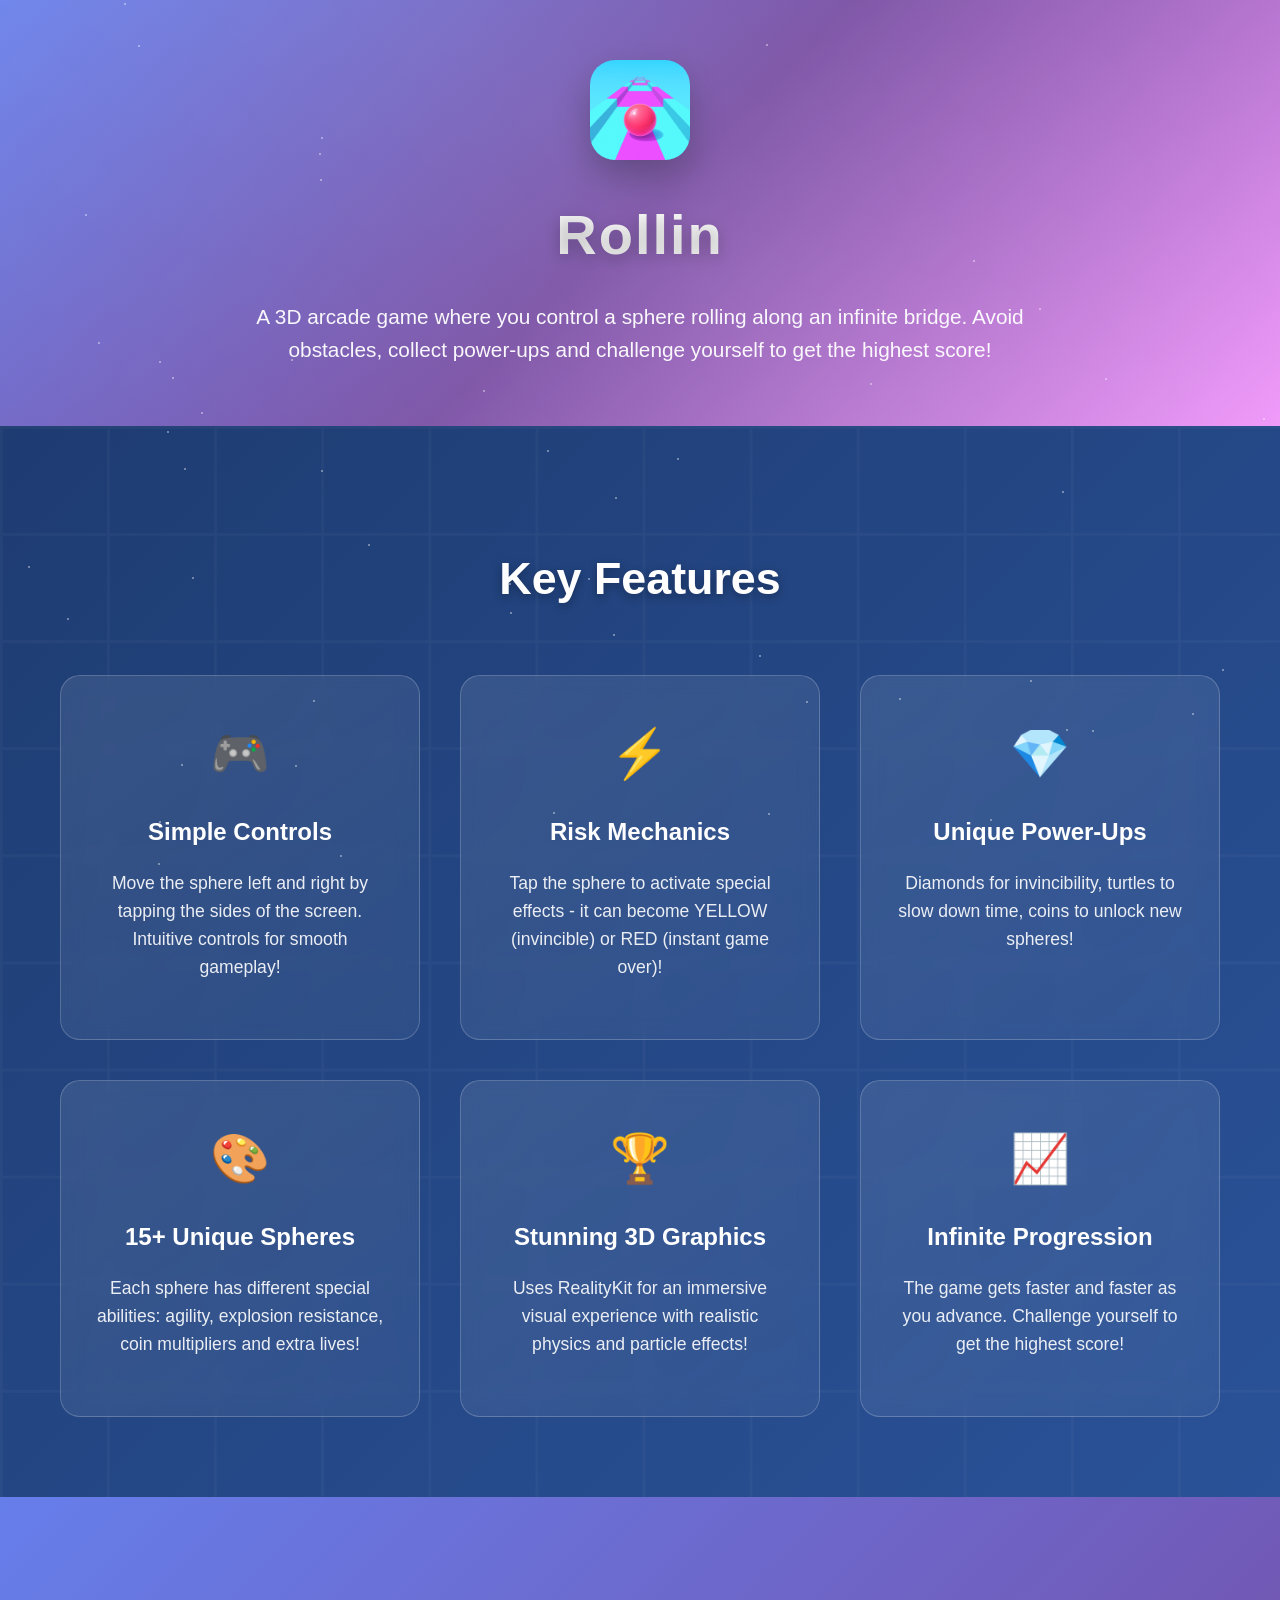
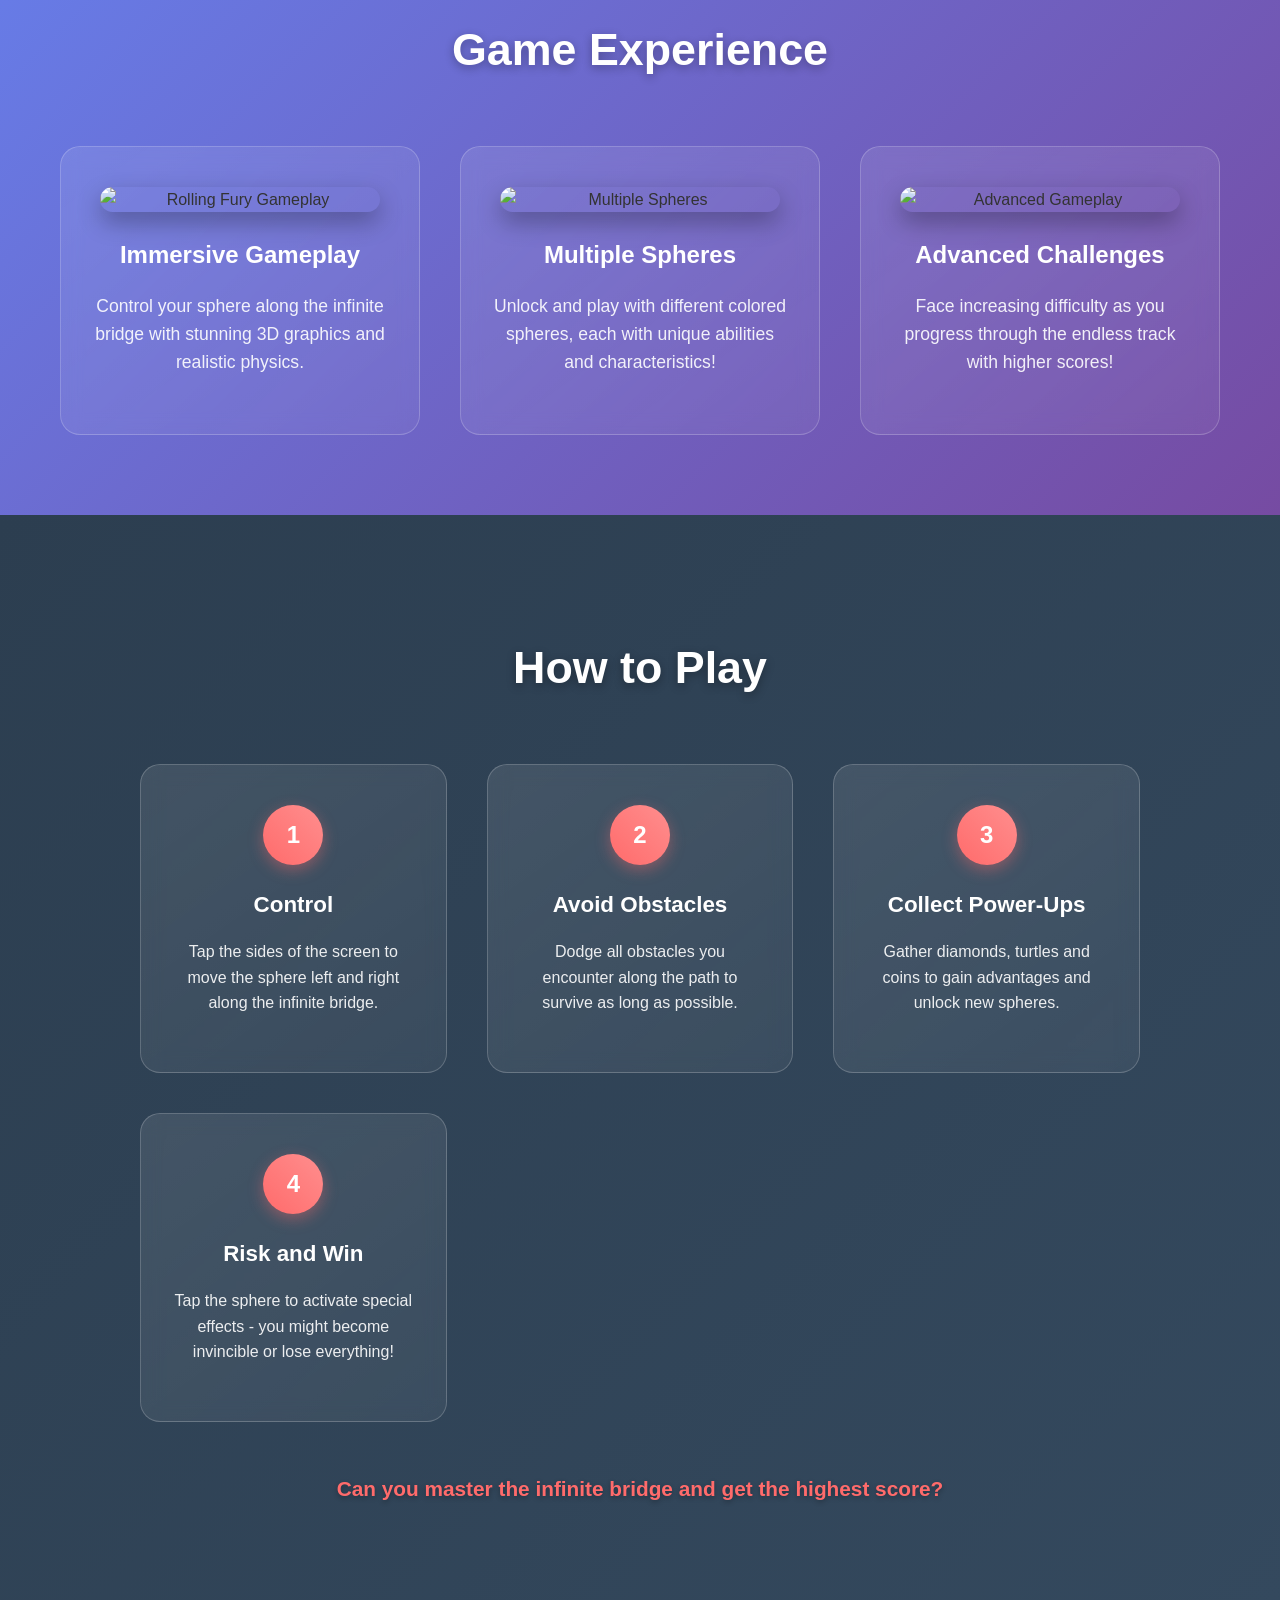
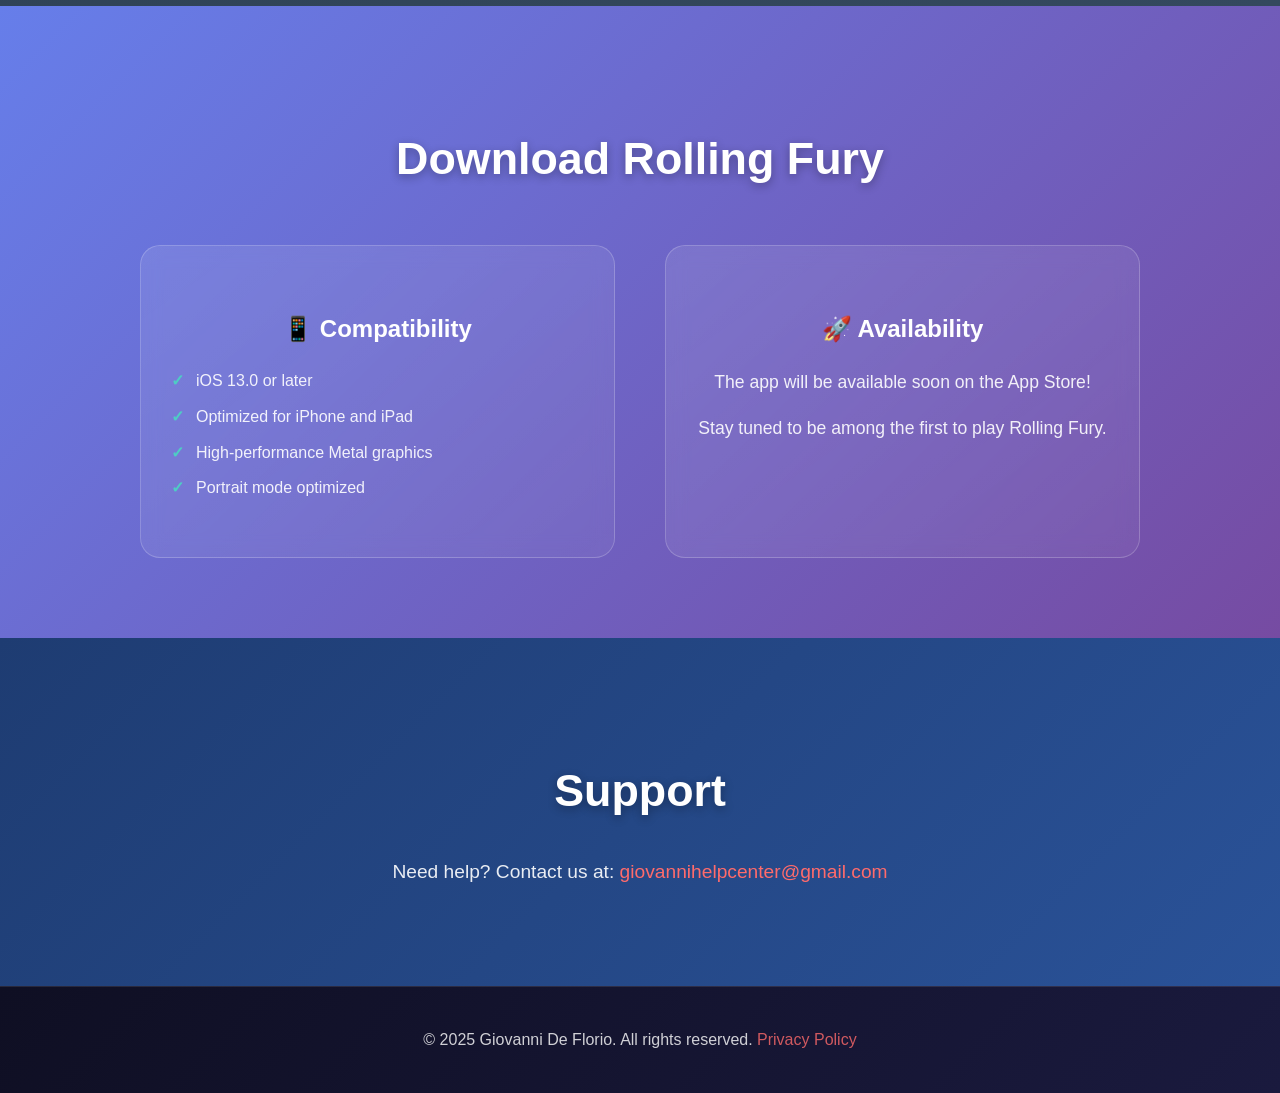
==== commit e5f00971: "commit" ====
--- a/index.html
+++ b/index.html
@@ -9,9 +9,9 @@
 <body>
     <header>
         <div class="container">
-            <img src="images/rolling-fury-icon.svg" alt="Rolling Fury Game Icon" class="app-icon" />
+            <img src="images/icon.png" alt="Rolling Fury Game Icon" class="app-icon" />
             <h1>Rolling Fury</h1>
-            <p>Un gioco arcade 3D dove controlli una sfera che rotola lungo un ponte infinito. Evita ostacoli, raccogli power-up e sfida te stesso a ottenere il punteggio più alto!</p>
+            <p>A 3D arcade game where you control a sphere rolling along an infinite bridge. Avoid obstacles, collect power-ups and challenge yourself to get the highest score!</p>
         </div>
     </header>
     
@@ -19,37 +19,37 @@
         <!-- Features Section -->
         <section id="features">
             <div class="container">
-                <h2>Caratteristiche Principali</h2>
+                <h2>Key Features</h2>
                 <div class="features-grid">
                     <div class="feature">
                         <div class="feature-icon">🎮</div>
-                        <h3>Controllo Semplice</h3>
-                        <p>Muovi la sfera a sinistra e destra toccando i lati dello schermo. Controlli intuitivi per un gameplay fluido!</p>
+                        <h3>Simple Controls</h3>
+                        <p>Move the sphere left and right by tapping the sides of the screen. Intuitive controls for smooth gameplay!</p>
                     </div>
                     <div class="feature">
                         <div class="feature-icon">⚡</div>
-                        <h3>Meccanica di Rischio</h3>
-                        <p>Tocca la sfera per attivare effetti speciali - può diventare GIALLA (indistruttibile) o ROSSA (game over istantaneo)!</p>
+                        <h3>Risk Mechanics</h3>
+                        <p>Tap the sphere to activate special effects - it can become YELLOW (invincible) or RED (instant game over)!</p>
                     </div>
                     <div class="feature">
                         <div class="feature-icon">💎</div>
-                        <h3>Power-Up Unici</h3>
-                        <p>Diamanti per l'invincibilità, tartarughe per rallentare il tempo, monete per sbloccare nuove sfere!</p>
+                        <h3>Unique Power-Ups</h3>
+                        <p>Diamonds for invincibility, turtles to slow down time, coins to unlock new spheres!</p>
                     </div>
                     <div class="feature">
                         <div class="feature-icon">🎨</div>
-                        <h3>15+ Sfere Uniche</h3>
-                        <p>Ogni sfera ha abilità speciali diverse: agilità, resistenza, moltiplicatori di monete e vite extra!</p>
+                        <h3>15+ Unique Spheres</h3>
+                        <p>Each sphere has different special abilities: agility, explosion resistance, coin multipliers and extra lives!</p>
                     </div>
                     <div class="feature">
                         <div class="feature-icon">🏆</div>
-                        <h3>Grafica 3D Stunning</h3>
-                        <p>Utilizza RealityKit per un'esperienza visiva immersiva con fisica realistica e effetti particellari!</p>
+                        <h3>Stunning 3D Graphics</h3>
+                        <p>Uses RealityKit for an immersive visual experience with realistic physics and particle effects!</p>
                     </div>
                     <div class="feature">
                         <div class="feature-icon">📈</div>
-                        <h3>Progressione Infinita</h3>
-                        <p>Il gioco diventa sempre più veloce man mano che avanzi. Sfida te stesso a ottenere il punteggio più alto!</p>
+                        <h3>Infinite Progression</h3>
+                        <p>The game gets faster and faster as you advance. Challenge yourself to get the highest score!</p>
                     </div>
                 </div>
             </div>
@@ -58,17 +58,22 @@
         <!-- Game Visuals Section -->
         <section id="game-visuals">
             <div class="container">
-                <h2>Esperienza di Gioco</h2>
+                <h2>Game Experience</h2>
                 <div class="visuals-grid">
                     <div class="visual-item">
-                        <img src="images/gameplay-screenshot.svg" alt="Rolling Fury Gameplay" class="game-screenshot">
-                        <h3>Gameplay Immersivo</h3>
-                        <p>Controlla la tua sfera lungo il ponte infinito con grafica 3D stunning e fisica realistica.</p>
+                        <img src="images/IMG_3553.PNG" alt="Rolling Fury Gameplay" class="game-screenshot">
+                        <h3>Immersive Gameplay</h3>
+                        <p>Control your sphere along the infinite bridge with stunning 3D graphics and realistic physics.</p>
                     </div>
                     <div class="visual-item">
-                        <img src="images/power-ups-showcase.svg" alt="Power-ups Collection" class="power-ups-image">
-                        <h3>Power-Up Unici</h3>
-                        <p>Scopri tutti i power-up disponibili: diamanti, tartarughe, monete e molto altro!</p>
+                        <img src="images/IMG_3552.PNG" alt="Multiple Spheres" class="power-ups-image">
+                        <h3>Multiple Spheres</h3>
+                        <p>Unlock and play with different colored spheres, each with unique abilities and characteristics!</p>
+                    </div>
+                    <div class="visual-item">
+                        <img src="images/IMG_3554.PNG" alt="Advanced Gameplay" class="game-screenshot">
+                        <h3>Advanced Challenges</h3>
+                        <p>Face increasing difficulty as you progress through the endless track with higher scores!</p>
                     </div>
                 </div>
             </div>
@@ -77,51 +82,51 @@
         <!-- Gameplay Section -->
         <section id="gameplay">
             <div class="container">
-                <h2>Come Giocare</h2>
+                <h2>How to Play</h2>
                 <div class="gameplay-steps">
                     <div class="step">
                         <div class="step-number">1</div>
-                        <h3>Controllo</h3>
-                        <p>Tocca i lati dello schermo per muovere la sfera a sinistra e destra lungo il ponte infinito.</p>
+                        <h3>Control</h3>
+                        <p>Tap the sides of the screen to move the sphere left and right along the infinite bridge.</p>
                     </div>
                     <div class="step">
                         <div class="step-number">2</div>
-                        <h3>Evita Ostacoli</h3>
-                        <p>Schiva tutti gli ostacoli che incontri lungo il percorso per sopravvivere il più a lungo possibile.</p>
+                        <h3>Avoid Obstacles</h3>
+                        <p>Dodge all obstacles you encounter along the path to survive as long as possible.</p>
                     </div>
                     <div class="step">
                         <div class="step-number">3</div>
-                        <h3>Raccogli Power-Up</h3>
-                        <p>Raccogli diamanti, tartarughe e monete per ottenere vantaggi e sbloccare nuove sfere.</p>
+                        <h3>Collect Power-Ups</h3>
+                        <p>Gather diamonds, turtles and coins to gain advantages and unlock new spheres.</p>
                     </div>
                     <div class="step">
                         <div class="step-number">4</div>
-                        <h3>Rischia e Vinci</h3>
-                        <p>Tocca la sfera per attivare effetti speciali - potresti diventare invincibile o perdere tutto!</p>
-                    </div>
-                </div>
-                <p class="challenge-text">Riuscirai a dominare il ponte infinito e ottenere il punteggio più alto?</p>
+                        <h3>Risk and Win</h3>
+                        <p>Tap the sphere to activate special effects - you might become invincible or lose everything!</p>
+                    </div>
+                </div>
+                <p class="challenge-text">Can you master the infinite bridge and get the highest score?</p>
             </div>
         </section>
         
         <!-- Download Section -->
         <section id="download">
             <div class="container">
-                <h2>Scarica Rolling Fury</h2>
+                <h2>Download Rolling Fury</h2>
                 <div class="download-info">
                     <div class="compatibility">
-                        <h3>📱 Compatibilità</h3>
+                        <h3>📱 Compatibility</h3>
                         <ul>
-                            <li>iOS 13.0 o successivo</li>
-                            <li>Ottimizzato per iPhone e iPad</li>
-                            <li>Grafica Metal ad alte prestazioni</li>
-                            <li>Modalità Portrait ottimizzata</li>
+                            <li>iOS 13.0 or later</li>
+                            <li>Optimized for iPhone and iPad</li>
+                            <li>High-performance Metal graphics</li>
+                            <li>Portrait mode optimized</li>
                         </ul>
                     </div>
                     <div class="availability">
-                        <h3>🚀 Disponibilità</h3>
-                        <p>L'app sarà presto disponibile sull'App Store!</p>
-                        <p>Resta aggiornato per essere tra i primi a giocare a Rolling Fury.</p>
+                        <h3>🚀 Availability</h3>
+                        <p>The app will be available soon on the App Store!</p>
+                        <p>Stay tuned to be among the first to play Rolling Fury.</p>
                     </div>
                 </div>
             </div>
--- a/style.css
+++ b/style.css
@@ -244,9 +244,9 @@
 
 .visuals-grid {
     display: grid;
-    grid-template-columns: repeat(auto-fit, minmax(400px, 1fr));
-    gap: 50px;
-    max-width: 1000px;
+    grid-template-columns: repeat(auto-fit, minmax(300px, 1fr));
+    gap: 40px;
+    max-width: 1200px;
     margin: 0 auto;
 }
 
@@ -269,11 +269,12 @@
 
 .game-screenshot, .power-ups-image {
     width: 100%;
-    max-width: 350px;
+    max-width: 280px;
     height: auto;
     margin: 0 auto 20px;
     border-radius: 15px;
     transition: transform 0.3s ease;
+    box-shadow: 0 10px 25px rgba(0,0,0,0.3);
 }
 
 .visual-item:hover .game-screenshot,
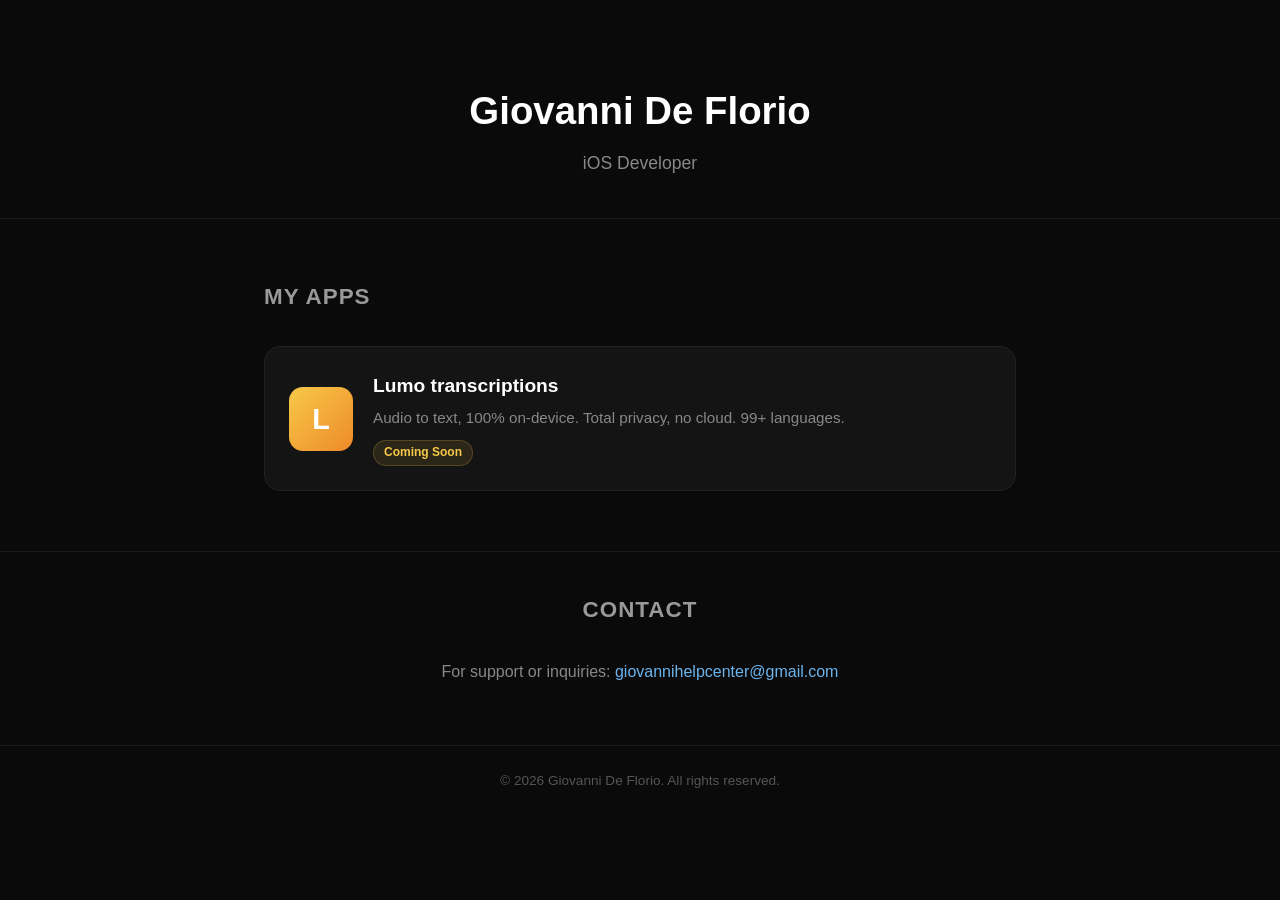
==== commit 3e91b981: "new" ====
--- a/index.html
+++ b/index.html
@@ -1,258 +1,48 @@
 <!DOCTYPE html>
 <html lang="en">
 <head>
-    <meta charset="UTF-8" />
-    <meta name="viewport" content="width=device-width, initial-scale=1.0"/>
-    <title>Rolling Fury - 3D Arcade Game</title>
-    <link rel="stylesheet" href="style.css" />
+    <meta charset="UTF-8">
+    <meta name="viewport" content="width=device-width, initial-scale=1.0">
+    <title>Giovanni De Florio - Apps</title>
+    <link rel="stylesheet" href="style.css">
 </head>
 <body>
     <header>
         <div class="container">
-            <img src="images/icon.png" alt="Rolling Fury Game Icon" class="app-icon" />
-            <h1>Rolling Fury</h1>
-            <p>A 3D arcade game where you control a sphere rolling along an infinite bridge. Avoid obstacles, collect power-ups and challenge yourself to get the highest score!</p>
+            <h1>Giovanni De Florio</h1>
+            <p class="tagline">iOS Developer</p>
         </div>
     </header>
-    
+
     <main>
-        <!-- Features Section -->
-        <section id="features">
+        <section class="apps">
             <div class="container">
-                <h2>Key Features</h2>
-                <div class="features-grid">
-                    <div class="feature">
-                        <div class="feature-icon">🎮</div>
-                        <h3>Simple Controls</h3>
-                        <p>Move the sphere left and right by tapping the sides of the screen. Intuitive controls for smooth gameplay!</p>
-                    </div>
-                    <div class="feature">
-                        <div class="feature-icon">⚡</div>
-                        <h3>Risk Mechanics</h3>
-                        <p>Tap the sphere to activate special effects - it can become YELLOW (invincible) or RED (instant game over)!</p>
-                    </div>
-                    <div class="feature">
-                        <div class="feature-icon">💎</div>
-                        <h3>Unique Power-Ups</h3>
-                        <p>Diamonds for invincibility, turtles to slow down time, coins to unlock new spheres!</p>
-                    </div>
-                    <div class="feature">
-                        <div class="feature-icon">🎨</div>
-                        <h3>15+ Unique Spheres</h3>
-                        <p>Each sphere has different special abilities: agility, explosion resistance, coin multipliers and extra lives!</p>
-                    </div>
-                    <div class="feature">
-                        <div class="feature-icon">🏆</div>
-                        <h3>Stunning 3D Graphics</h3>
-                        <p>Uses RealityKit for an immersive visual experience with realistic physics and particle effects!</p>
-                    </div>
-                    <div class="feature">
-                        <div class="feature-icon">📈</div>
-                        <h3>Infinite Progression</h3>
-                        <p>The game gets faster and faster as you advance. Challenge yourself to get the highest score!</p>
-                    </div>
-                </div>
-            </div>
-        </section>
-        
-        <!-- Game Visuals Section -->
-        <section id="game-visuals">
-            <div class="container">
-                <h2>Game Experience</h2>
-                <div class="visuals-grid">
-                    <div class="visual-item">
-                        <img src="images/IMG_3553.PNG" alt="Rolling Fury Gameplay" class="game-screenshot">
-                        <h3>Immersive Gameplay</h3>
-                        <p>Control your sphere along the infinite bridge with stunning 3D graphics and realistic physics.</p>
-                    </div>
-                    <div class="visual-item">
-                        <img src="images/IMG_3552.PNG" alt="Multiple Spheres" class="power-ups-image">
-                        <h3>Multiple Spheres</h3>
-                        <p>Unlock and play with different colored spheres, each with unique abilities and characteristics!</p>
-                    </div>
-                    <div class="visual-item">
-                        <img src="images/IMG_3554.PNG" alt="Advanced Gameplay" class="game-screenshot">
-                        <h3>Advanced Challenges</h3>
-                        <p>Face increasing difficulty as you progress through the endless track with higher scores!</p>
-                    </div>
-                </div>
-            </div>
-        </section>
-        
-        <!-- Gameplay Section -->
-        <section id="gameplay">
-            <div class="container">
-                <h2>How to Play</h2>
-                <div class="gameplay-steps">
-                    <div class="step">
-                        <div class="step-number">1</div>
-                        <h3>Control</h3>
-                        <p>Tap the sides of the screen to move the sphere left and right along the infinite bridge.</p>
-                    </div>
-                    <div class="step">
-                        <div class="step-number">2</div>
-                        <h3>Avoid Obstacles</h3>
-                        <p>Dodge all obstacles you encounter along the path to survive as long as possible.</p>
-                    </div>
-                    <div class="step">
-                        <div class="step-number">3</div>
-                        <h3>Collect Power-Ups</h3>
-                        <p>Gather diamonds, turtles and coins to gain advantages and unlock new spheres.</p>
-                    </div>
-                    <div class="step">
-                        <div class="step-number">4</div>
-                        <h3>Risk and Win</h3>
-                        <p>Tap the sphere to activate special effects - you might become invincible or lose everything!</p>
-                    </div>
-                </div>
-                <p class="challenge-text">Can you master the infinite bridge and get the highest score?</p>
-            </div>
-        </section>
-        
-        <!-- Download Section -->
-        <section id="download">
-            <div class="container">
-                <h2>Download Rolling Fury</h2>
-                <div class="download-info">
-                    <div class="compatibility">
-                        <h3>📱 Compatibility</h3>
-                        <ul>
-                            <li>iOS 13.0 or later</li>
-                            <li>Optimized for iPhone and iPad</li>
-                            <li>High-performance Metal graphics</li>
-                            <li>Portrait mode optimized</li>
-                        </ul>
-                    </div>
-                    <div class="availability">
-                        <h3>🚀 Availability</h3>
-                        <p>The app will be available soon on the App Store!</p>
-                        <p>Stay tuned to be among the first to play Rolling Fury.</p>
-                    </div>
+                <h2>My Apps</h2>
+                <div class="apps-grid">
+                    <a href="lumo/" class="app-card">
+                        <div class="app-icon-placeholder">L</div>
+                        <div class="app-info">
+                            <h3>Lumo transcriptions</h3>
+                            <p>Audio to text, 100% on-device. Total privacy, no cloud. 99+ languages.</p>
+                            <span class="app-badge">Coming Soon</span>
+                        </div>
+                    </a>
                 </div>
             </div>
         </section>
 
-        <!-- Support Section -->
-        <section id="support">
-            <div class="container support-center">
-                <h2>Support</h2>
-                <p>Need help? Contact us at: <a href="mailto:giovannihelpcenter@gmail.com">giovannihelpcenter@gmail.com</a></p>
-            </div>
-        </section>
-
-        <!-- Privacy Policy -->
-        <section id="privacy-policy" style="display:none;">
+        <section class="contact">
             <div class="container">
-                <h2>Privacy Policy</h2>
-                <p><strong>Effective Date:</strong> January 1, 2025</p>
-                <p>This privacy policy applies to the application <strong>Rolling Fury</strong>. Your privacy is important to us. Our app is designed to ensure that no user data is collected, stored, or shared. We do not request or process any personal information, nor do we track user behavior or usage patterns.</p>
-                <p><strong>Key Points:</strong></p>
-                <ul>
-                    <li>No data is collected through the app.</li>
-                    <li>No personal or sensitive information is stored or shared.</li>
-                    <li>There are no analytics, ads, or tracking mechanisms within the app.</li>
-                </ul>
-                <p>If you have any questions or concerns about our privacy policy, please contact us at: <a href="mailto:giovannihelpcenter@gmail.com">giovannihelpcenter@gmail.com</a>.</p>
+                <h2>Contact</h2>
+                <p>For support or inquiries: <a href="mailto:giovannihelpcenter@gmail.com">giovannihelpcenter@gmail.com</a></p>
             </div>
         </section>
     </main>
 
-    <!-- Footer -->
     <footer>
         <div class="container">
-            <p>&copy; 2025 Giovanni De Florio. All rights reserved. <a href="#privacy-policy" onclick="showPrivacyPolicy()">Privacy Policy</a></p>
+            <p>&copy; 2026 Giovanni De Florio. All rights reserved.</p>
         </div>
     </footer>
-
-    <script>
-        // Funzione per mostrare la Privacy Policy
-        function showPrivacyPolicy() {
-            document.querySelector("#privacy-policy").style.display = "block";
-            document.querySelector("#features").style.display = "none";
-            document.querySelector("#game-visuals").style.display = "none";
-            document.querySelector("#gameplay").style.display = "none";
-            document.querySelector("#download").style.display = "none";
-            document.querySelector("#support").style.display = "none";
-        }
-        
-        // Funzione per tornare alla home
-        function showHome() {
-            document.querySelector("#privacy-policy").style.display = "none";
-            document.querySelector("#features").style.display = "block";
-            document.querySelector("#game-visuals").style.display = "block";
-            document.querySelector("#gameplay").style.display = "block";
-            document.querySelector("#download").style.display = "block";
-            document.querySelector("#support").style.display = "block";
-        }
-        
-        // Animazioni interattive
-        document.addEventListener('DOMContentLoaded', function() {
-            // Parallax effect per le feature cards
-            const features = document.querySelectorAll('.feature');
-            features.forEach(feature => {
-                feature.addEventListener('mouseenter', function() {
-                    this.style.transform = 'translateY(-15px) scale(1.05)';
-                });
-                feature.addEventListener('mouseleave', function() {
-                    this.style.transform = 'translateY(0) scale(1)';
-                });
-            });
-            
-            // Effetto di typing per il titolo
-            const title = document.querySelector('header h1');
-            if (title) {
-                const text = title.textContent;
-                title.textContent = '';
-                let i = 0;
-                const typeWriter = () => {
-                    if (i < text.length) {
-                        title.textContent += text.charAt(i);
-                        i++;
-                        setTimeout(typeWriter, 100);
-                    }
-                };
-                setTimeout(typeWriter, 1000);
-            }
-            
-            // Animazione delle particelle
-            createParticles();
-        });
-        
-        // Funzione per creare particelle animate
-        function createParticles() {
-            const particleContainer = document.createElement('div');
-            particleContainer.style.position = 'fixed';
-            particleContainer.style.top = '0';
-            particleContainer.style.left = '0';
-            particleContainer.style.width = '100%';
-            particleContainer.style.height = '100%';
-            particleContainer.style.pointerEvents = 'none';
-            particleContainer.style.zIndex = '1';
-            document.body.appendChild(particleContainer);
-            
-            for (let i = 0; i < 50; i++) {
-                const particle = document.createElement('div');
-                particle.style.position = 'absolute';
-                particle.style.width = '2px';
-                particle.style.height = '2px';
-                particle.style.background = 'rgba(255, 255, 255, 0.5)';
-                particle.style.borderRadius = '50%';
-                particle.style.left = Math.random() * 100 + '%';
-                particle.style.top = Math.random() * 100 + '%';
-                particle.style.animation = `float ${3 + Math.random() * 4}s infinite ease-in-out`;
-                particleContainer.appendChild(particle);
-            }
-        }
-        
-        // CSS per l'animazione delle particelle
-        const style = document.createElement('style');
-        style.textContent = `
-            @keyframes float {
-                0%, 100% { transform: translateY(0px) rotate(0deg); opacity: 0.5; }
-                50% { transform: translateY(-20px) rotate(180deg); opacity: 1; }
-            }
-        `;
-        document.head.appendChild(style);
-    </script>
 </body>
-</html>
+</html>
--- a/style.css
+++ b/style.css
@@ -1,602 +1,156 @@
-/* Global Styles */
 * {
     box-sizing: border-box;
+    margin: 0;
+    padding: 0;
 }
 
 body {
-    font-family: 'SF Pro Display', -apple-system, BlinkMacSystemFont, 'Segoe UI', Roboto, sans-serif;
-    margin: 0;
-    padding: 0;
+    font-family: -apple-system, BlinkMacSystemFont, 'Segoe UI', Roboto, sans-serif;
+    background: #0a0a0a;
+    color: #e0e0e0;
+    min-height: 100vh;
     line-height: 1.6;
-    color: #333;
-    background: linear-gradient(135deg, #0f0f23 0%, #1a1a3e 50%, #2d1b69 100%);
-    min-height: 100vh;
-    overflow-x: hidden;
-}
-
-/* Animated background particles */
-body::before {
-    content: '';
-    position: fixed;
-    top: 0;
-    left: 0;
-    width: 100%;
-    height: 100%;
-    background: radial-gradient(circle at 20% 80%, rgba(120, 119, 198, 0.3) 0%, transparent 50%),
-                radial-gradient(circle at 80% 20%, rgba(255, 119, 198, 0.3) 0%, transparent 50%),
-                radial-gradient(circle at 40% 40%, rgba(120, 219, 255, 0.2) 0%, transparent 50%);
-    animation: backgroundShift 20s ease-in-out infinite;
-    z-index: -1;
-}
-
-@keyframes backgroundShift {
-    0%, 100% { opacity: 1; }
-    50% { opacity: 0.8; }
-}
-
-img {
-    display: block;
-    max-width: 100%;
-    height: auto;
-    border-radius: 15px;
 }
 
 a {
-    color: #ff6b6b;
+    color: #6cb4ee;
     text-decoration: none;
-    transition: all 0.3s ease;
-    position: relative;
 }
 
 a:hover {
-    color: #ff8e8e;
-    text-shadow: 0 0 10px rgba(255, 107, 107, 0.5);
+    color: #8cc8ff;
 }
 
 .container {
-    max-width: 1200px;
+    max-width: 800px;
     margin: 0 auto;
-    padding: 0 20px;
+    padding: 0 24px;
 }
 
 /* Header */
 header {
-    background: linear-gradient(135deg, #667eea 0%, #764ba2 50%, #f093fb 100%);
-    color: white;
-    padding: 60px 20px;
+    padding: 80px 24px 40px;
     text-align: center;
-    position: relative;
-    overflow: hidden;
-    box-shadow: 0 10px 30px rgba(0,0,0,0.3);
-}
-
-header::before {
-    content: '';
-    position: absolute;
-    top: -50%;
-    left: -50%;
-    width: 200%;
-    height: 200%;
-    background: linear-gradient(45deg, transparent, rgba(255,255,255,0.1), transparent);
-    animation: shimmer 3s infinite;
-}
-
-@keyframes shimmer {
-    0% { transform: translateX(-100%) translateY(-100%) rotate(45deg); }
-    100% { transform: translateX(100%) translateY(100%) rotate(45deg); }
-}
-
-.app-icon {
-    width: 100px;
-    height: 100px;
-    object-fit: contain;
-    display: block;
-    margin: 0 auto 30px;
-    border-radius: 25px;
-    box-shadow: 0 15px 35px rgba(0,0,0,0.3);
-    transition: transform 0.3s ease;
-}
-
-.app-icon:hover {
-    transform: scale(1.1) rotate(5deg);
+    border-bottom: 1px solid #1a1a1a;
 }
 
 header h1 {
-    margin: 20px 0;
-    font-size: 3.5rem;
-    font-weight: 800;
-    letter-spacing: 2px;
-    text-shadow: 0 5px 15px rgba(0,0,0,0.3);
-    background: linear-gradient(45deg, #fff, #f0f0f0);
-    -webkit-background-clip: text;
-    -webkit-text-fill-color: transparent;
-    background-clip: text;
-    animation: titleGlow 2s ease-in-out infinite alternate;
+    font-size: 2.4rem;
+    font-weight: 700;
+    color: #fff;
+    margin-bottom: 8px;
 }
 
-@keyframes titleGlow {
-    0% { filter: drop-shadow(0 0 5px rgba(255,255,255,0.5)); }
-    100% { filter: drop-shadow(0 0 20px rgba(255,255,255,0.8)); }
+.tagline {
+    font-size: 1.1rem;
+    color: #888;
+    font-weight: 400;
 }
 
-header p {
-    margin: 20px 0 0;
-    font-size: 1.3rem;
-    font-weight: 300;
-    opacity: 0.95;
-    max-width: 800px;
-    margin-left: auto;
-    margin-right: auto;
+/* Apps */
+.apps {
+    padding: 60px 24px;
 }
 
-/* Features Section */
-#features {
-    background: linear-gradient(135deg, #1e3c72 0%, #2a5298 100%);
-    padding: 80px 20px;
-    text-align: center;
-    position: relative;
+.apps h2, .contact h2 {
+    font-size: 1.4rem;
+    font-weight: 600;
+    color: #999;
+    text-transform: uppercase;
+    letter-spacing: 1px;
+    margin-bottom: 32px;
 }
 
-#features::before {
-    content: '';
-    position: absolute;
-    top: 0;
-    left: 0;
-    right: 0;
-    bottom: 0;
-    background: url('data:image/svg+xml,<svg xmlns="http://www.w3.org/2000/svg" viewBox="0 0 100 100"><defs><pattern id="grid" width="10" height="10" patternUnits="userSpaceOnUse"><path d="M 10 0 L 0 0 0 10" fill="none" stroke="rgba(255,255,255,0.1)" stroke-width="0.5"/></pattern></defs><rect width="100" height="100" fill="url(%23grid)"/></svg>');
-    opacity: 0.3;
+.apps-grid {
+    display: grid;
+    gap: 20px;
 }
 
-#features h2 {
-    margin-bottom: 60px;
-    font-size: 2.8rem;
-    font-weight: 700;
-    color: white;
-    text-shadow: 0 3px 10px rgba(0,0,0,0.3);
-    position: relative;
-    z-index: 1;
+.app-card {
+    display: flex;
+    align-items: center;
+    gap: 20px;
+    background: #141414;
+    border: 1px solid #222;
+    border-radius: 16px;
+    padding: 24px;
+    text-decoration: none;
+    color: inherit;
+    transition: border-color 0.2s, background 0.2s;
 }
 
-.features-grid {
-    display: grid;
-    grid-template-columns: repeat(auto-fit, minmax(350px, 1fr));
-    gap: 40px;
-    max-width: 1200px;
-    margin: 0 auto;
-    position: relative;
-    z-index: 1;
+.app-card:hover {
+    border-color: #333;
+    background: #1a1a1a;
+    color: inherit;
 }
 
-.feature {
-    background: linear-gradient(145deg, rgba(255,255,255,0.1), rgba(255,255,255,0.05));
-    backdrop-filter: blur(10px);
-    border: 1px solid rgba(255,255,255,0.2);
-    border-radius: 20px;
-    padding: 40px 30px;
-    transition: all 0.4s ease;
-    position: relative;
-    overflow: hidden;
-}
-
-.feature::before {
-    content: '';
-    position: absolute;
-    top: 0;
-    left: -100%;
-    width: 100%;
-    height: 100%;
-    background: linear-gradient(90deg, transparent, rgba(255,255,255,0.1), transparent);
-    transition: left 0.6s ease;
-}
-
-.feature:hover::before {
-    left: 100%;
-}
-
-.feature:hover {
-    transform: translateY(-10px) scale(1.02);
-    box-shadow: 0 20px 40px rgba(0,0,0,0.3);
-    border-color: rgba(255,255,255,0.4);
-}
-
-.feature-icon {
-    font-size: 3rem;
-    margin-bottom: 20px;
-    display: block;
-    animation: bounce 2s infinite;
-}
-
-@keyframes bounce {
-    0%, 20%, 50%, 80%, 100% { transform: translateY(0); }
-    40% { transform: translateY(-10px); }
-    60% { transform: translateY(-5px); }
-}
-
-.feature h3 {
-    margin: 20px 0 15px;
-    font-size: 1.5rem;
-    font-weight: 600;
-    color: white;
-}
-
-.feature p {
-    color: rgba(255,255,255,0.9);
-    font-size: 1.1rem;
-    line-height: 1.6;
-}
-
-/* Game Visuals Section */
-#game-visuals {
-    padding: 80px 20px;
-    text-align: center;
-    background: linear-gradient(135deg, #667eea 0%, #764ba2 100%);
-    position: relative;
-}
-
-#game-visuals h2 {
-    margin-bottom: 60px;
-    font-size: 2.8rem;
-    font-weight: 700;
-    color: white;
-    text-shadow: 0 3px 10px rgba(0,0,0,0.3);
-}
-
-.visuals-grid {
-    display: grid;
-    grid-template-columns: repeat(auto-fit, minmax(300px, 1fr));
-    gap: 40px;
-    max-width: 1200px;
-    margin: 0 auto;
-}
-
-.visual-item {
-    background: linear-gradient(145deg, rgba(255,255,255,0.1), rgba(255,255,255,0.05));
-    backdrop-filter: blur(10px);
-    border: 1px solid rgba(255,255,255,0.2);
-    border-radius: 20px;
-    padding: 40px 30px;
-    transition: all 0.4s ease;
-    position: relative;
-    overflow: hidden;
-}
-
-.visual-item:hover {
-    transform: translateY(-10px) scale(1.02);
-    box-shadow: 0 20px 40px rgba(0,0,0,0.3);
-    border-color: rgba(255,255,255,0.4);
-}
-
-.game-screenshot, .power-ups-image {
-    width: 100%;
-    max-width: 280px;
-    height: auto;
-    margin: 0 auto 20px;
-    border-radius: 15px;
-    transition: transform 0.3s ease;
-    box-shadow: 0 10px 25px rgba(0,0,0,0.3);
-}
-
-.visual-item:hover .game-screenshot,
-.visual-item:hover .power-ups-image {
-    transform: scale(1.05);
-}
-
-.visual-item h3 {
-    color: white;
-    font-size: 1.5rem;
-    margin-bottom: 15px;
-    font-weight: 600;
-}
-
-.visual-item p {
-    color: rgba(255,255,255,0.9);
-    font-size: 1.1rem;
-    line-height: 1.6;
-}
-
-/* Gameplay Section */
-#gameplay {
-    padding: 80px 20px;
-    text-align: center;
-    background: linear-gradient(135deg, #2c3e50 0%, #34495e 100%);
-    position: relative;
-}
-
-#gameplay h2 {
-    margin-bottom: 60px;
-    font-size: 2.8rem;
-    font-weight: 700;
-    color: white;
-    text-shadow: 0 3px 10px rgba(0,0,0,0.3);
-}
-
-.gameplay-steps {
-    display: grid;
-    grid-template-columns: repeat(auto-fit, minmax(250px, 1fr));
-    gap: 40px;
-    max-width: 1000px;
-    margin: 0 auto 50px;
-}
-
-.step {
-    background: linear-gradient(145deg, rgba(255,255,255,0.1), rgba(255,255,255,0.05));
-    backdrop-filter: blur(10px);
-    border: 1px solid rgba(255,255,255,0.2);
-    border-radius: 20px;
-    padding: 40px 30px;
-    transition: all 0.4s ease;
-    position: relative;
-}
-
-.step:hover {
-    transform: translateY(-5px);
-    box-shadow: 0 15px 30px rgba(0,0,0,0.2);
-}
-
-.step-number {
-    width: 60px;
-    height: 60px;
-    background: linear-gradient(45deg, #ff6b6b, #ff8e8e);
-    border-radius: 50%;
+.app-icon-placeholder {
+    width: 64px;
+    height: 64px;
+    border-radius: 14px;
+    background: linear-gradient(135deg, #f7c948, #ee8a2a);
     display: flex;
     align-items: center;
     justify-content: center;
-    font-size: 1.5rem;
-    font-weight: bold;
-    color: white;
-    margin: 0 auto 20px;
-    box-shadow: 0 5px 15px rgba(255, 107, 107, 0.4);
+    font-size: 1.8rem;
+    font-weight: 700;
+    color: #fff;
+    flex-shrink: 0;
 }
 
-.step h3 {
-    color: white;
-    font-size: 1.4rem;
-    margin-bottom: 15px;
+.app-info h3 {
+    font-size: 1.2rem;
     font-weight: 600;
+    color: #fff;
+    margin-bottom: 4px;
 }
 
-.step p {
-    color: rgba(255,255,255,0.9);
-    font-size: 1rem;
-    line-height: 1.6;
+.app-info p {
+    font-size: 0.95rem;
+    color: #888;
+    margin-bottom: 8px;
 }
 
-.challenge-text {
-    font-size: 1.3rem;
-    color: #ff6b6b;
+.app-badge {
+    display: inline-block;
+    font-size: 0.75rem;
     font-weight: 600;
-    text-shadow: 0 2px 5px rgba(0,0,0,0.3);
-    animation: pulse 2s infinite;
+    color: #f7c948;
+    background: rgba(247, 201, 72, 0.1);
+    border: 1px solid rgba(247, 201, 72, 0.2);
+    padding: 2px 10px;
+    border-radius: 20px;
 }
 
-@keyframes pulse {
-    0%, 100% { opacity: 1; }
-    50% { opacity: 0.7; }
+/* Contact */
+.contact {
+    padding: 40px 24px 60px;
+    text-align: center;
+    border-top: 1px solid #1a1a1a;
 }
 
-/* Download Section */
-#download {
-    text-align: center;
-    padding: 80px 20px;
-    background: linear-gradient(135deg, #667eea 0%, #764ba2 100%);
-    position: relative;
-}
-
-#download h2 {
-    margin-bottom: 50px;
-    font-size: 2.8rem;
-    font-weight: 700;
-    color: white;
-    text-shadow: 0 3px 10px rgba(0,0,0,0.3);
-}
-
-.download-info {
-    display: grid;
-    grid-template-columns: repeat(auto-fit, minmax(400px, 1fr));
-    gap: 50px;
-    max-width: 1000px;
-    margin: 0 auto;
-}
-
-.compatibility, .availability {
-    background: linear-gradient(145deg, rgba(255,255,255,0.1), rgba(255,255,255,0.05));
-    backdrop-filter: blur(10px);
-    border: 1px solid rgba(255,255,255,0.2);
-    border-radius: 20px;
-    padding: 40px 30px;
-    transition: all 0.4s ease;
-}
-
-.compatibility:hover, .availability:hover {
-    transform: translateY(-5px);
-    box-shadow: 0 15px 30px rgba(0,0,0,0.2);
-}
-
-.compatibility h3, .availability h3 {
-    color: white;
-    font-size: 1.5rem;
-    margin-bottom: 20px;
-    font-weight: 600;
-}
-
-.compatibility ul {
-    list-style: none;
-    padding: 0;
-    text-align: left;
-}
-
-.compatibility li {
-    color: rgba(255,255,255,0.9);
-    margin: 10px 0;
-    padding-left: 25px;
-    position: relative;
-}
-
-.compatibility li::before {
-    content: '✓';
-    position: absolute;
-    left: 0;
-    color: #4ecdc4;
-    font-weight: bold;
-}
-
-.availability p {
-    color: rgba(255,255,255,0.9);
-    font-size: 1.1rem;
-    line-height: 1.6;
-}
-
-/* Support Section */
-#support {
-    padding: 80px 20px;
-    background: linear-gradient(135deg, #1e3c72 0%, #2a5298 100%);
-}
-
-.support-center {
-    text-align: center;
-}
-
-#support h2 {
-    margin-bottom: 30px;
-    font-size: 2.8rem;
-    font-weight: 700;
-    color: white;
-    text-shadow: 0 3px 10px rgba(0,0,0,0.3);
-}
-
-#support p {
-    color: rgba(255,255,255,0.9);
-    font-size: 1.2rem;
+.contact p {
+    color: #888;
+    font-size: 1rem;
 }
 
 /* Footer */
 footer {
-    background: linear-gradient(135deg, #0f0f23 0%, #1a1a3e 100%);
-    color: white;
+    padding: 24px;
     text-align: center;
-    padding: 40px 0;
-    font-size: 1rem;
-    border-top: 1px solid rgba(255,255,255,0.1);
+    border-top: 1px solid #1a1a1a;
 }
 
 footer p {
-    margin: 0;
-    opacity: 0.8;
+    color: #555;
+    font-size: 0.85rem;
 }
 
-/* Privacy Policy */
-#privacy-policy {
-    background: linear-gradient(135deg, #2c3e50 0%, #34495e 100%);
-    color: white;
-    padding: 80px 20px;
+/* Responsive */
+@media (max-width: 600px) {
+    header { padding: 60px 16px 32px; }
+    header h1 { font-size: 1.8rem; }
+    .app-card { flex-direction: column; text-align: center; }
+    .app-icon-placeholder { width: 56px; height: 56px; font-size: 1.5rem; }
 }
-
-#privacy-policy h2 {
-    color: white;
-    font-size: 2.5rem;
-    margin-bottom: 30px;
-    text-align: center;
-}
-
-#privacy-policy p, #privacy-policy li {
-    color: rgba(255,255,255,0.9);
-    font-size: 1.1rem;
-    line-height: 1.6;
-}
-
-#privacy-policy ul {
-    margin: 20px 0;
-    padding-left: 20px;
-}
-
-/* Responsive Design */
-@media (max-width: 768px) {
-    header h1 {
-        font-size: 2.5rem;
-    }
-    
-    header p {
-        font-size: 1.1rem;
-    }
-    
-    .features-grid {
-        grid-template-columns: 1fr;
-        gap: 30px;
-    }
-    
-    .gameplay-steps {
-        grid-template-columns: 1fr;
-        gap: 30px;
-    }
-    
-    .download-info {
-        grid-template-columns: 1fr;
-        gap: 30px;
-    }
-    
-    .visuals-grid {
-        grid-template-columns: 1fr;
-        gap: 30px;
-    }
-    
-    .feature, .step, .compatibility, .availability, .visual-item {
-        padding: 30px 20px;
-    }
-    
-    #features h2, #game-visuals h2, #gameplay h2, #download h2, #support h2 {
-        font-size: 2.2rem;
-    }
-}
-
-@media (max-width: 480px) {
-    .container {
-        padding: 0 15px;
-    }
-    
-    header {
-        padding: 40px 15px;
-    }
-    
-    header h1 {
-        font-size: 2rem;
-    }
-    
-    .app-icon {
-        width: 80px;
-        height: 80px;
-    }
-    
-    .feature-icon {
-        font-size: 2.5rem;
-    }
-    
-    .step-number {
-        width: 50px;
-        height: 50px;
-        font-size: 1.2rem;
-    }
-}
-
-/* Smooth scrolling */
-html {
-    scroll-behavior: smooth;
-}
-
-/* Custom scrollbar */
-::-webkit-scrollbar {
-    width: 8px;
-}
-
-::-webkit-scrollbar-track {
-    background: #1a1a3e;
-}
-
-::-webkit-scrollbar-thumb {
-    background: linear-gradient(45deg, #667eea, #764ba2);
-    border-radius: 4px;
-}
-
-::-webkit-scrollbar-thumb:hover {
-    background: linear-gradient(45deg, #764ba2, #667eea);
-}
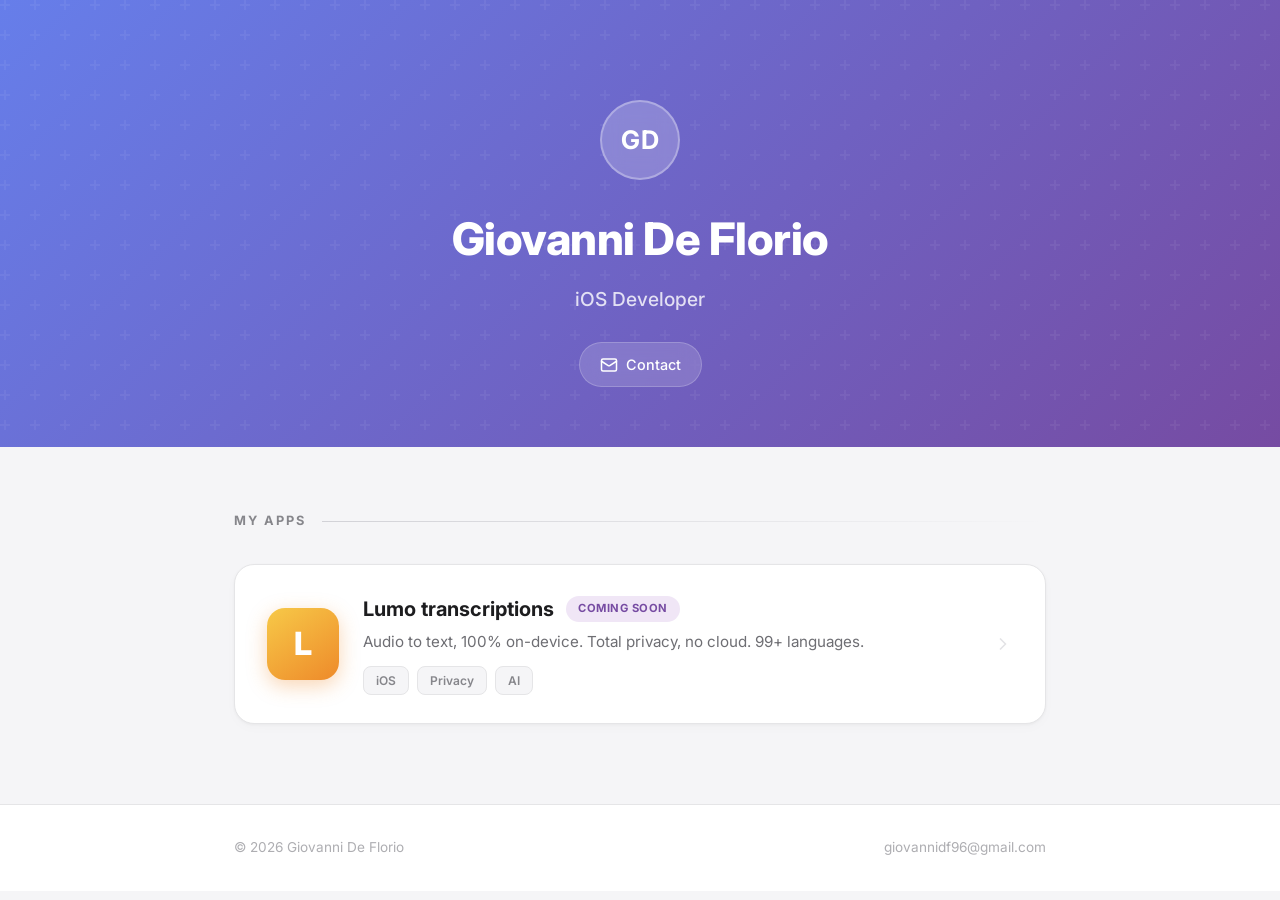
==== commit 0f69ce0e: "update" ====
--- a/index.html
+++ b/index.html
@@ -5,44 +5,64 @@
     <meta name="viewport" content="width=device-width, initial-scale=1.0">
     <title>Giovanni De Florio - Apps</title>
     <link rel="stylesheet" href="style.css">
+    <link rel="preconnect" href="https://fonts.googleapis.com">
+    <link rel="preconnect" href="https://fonts.gstatic.com" crossorigin>
+    <link href="https://fonts.googleapis.com/css2?family=Inter:wght@400;500;600;700;800&display=swap" rel="stylesheet">
 </head>
 <body>
     <header>
-        <div class="container">
+        <div class="header-bg"></div>
+        <div class="container header-content">
+            <div class="avatar">GD</div>
             <h1>Giovanni De Florio</h1>
             <p class="tagline">iOS Developer</p>
+            <div class="header-links">
+                <a href="mailto:giovannidf96@gmail.com" class="header-link">
+                    <svg width="18" height="18" viewBox="0 0 24 24" fill="none" stroke="currentColor" stroke-width="2" stroke-linecap="round" stroke-linejoin="round"><rect x="2" y="4" width="20" height="16" rx="2"/><path d="m22 7-8.97 5.7a1.94 1.94 0 0 1-2.06 0L2 7"/></svg>
+                    Contact
+                </a>
+            </div>
         </div>
     </header>
 
     <main>
         <section class="apps">
             <div class="container">
-                <h2>My Apps</h2>
+                <div class="section-header">
+                    <h2>My Apps</h2>
+                    <div class="section-line"></div>
+                </div>
                 <div class="apps-grid">
                     <a href="lumo/" class="app-card">
-                        <div class="app-icon-placeholder">L</div>
+                        <div class="app-icon-placeholder">
+                            <span>L</span>
+                        </div>
                         <div class="app-info">
-                            <h3>Lumo transcriptions</h3>
+                            <div class="app-title-row">
+                                <h3>Lumo transcriptions</h3>
+                                <span class="app-badge">Coming Soon</span>
+                            </div>
                             <p>Audio to text, 100% on-device. Total privacy, no cloud. 99+ languages.</p>
-                            <span class="app-badge">Coming Soon</span>
+                            <div class="app-tags">
+                                <span class="tag">iOS</span>
+                                <span class="tag">Privacy</span>
+                                <span class="tag">AI</span>
+                            </div>
                         </div>
+                        <svg class="app-arrow" width="20" height="20" viewBox="0 0 24 24" fill="none" stroke="currentColor" stroke-width="2" stroke-linecap="round" stroke-linejoin="round"><path d="m9 18 6-6-6-6"/></svg>
                     </a>
                 </div>
-            </div>
-        </section>
-
-        <section class="contact">
-            <div class="container">
-                <h2>Contact</h2>
-                <p>For support or inquiries: <a href="mailto:giovannihelpcenter@gmail.com">giovannihelpcenter@gmail.com</a></p>
             </div>
         </section>
     </main>
 
     <footer>
         <div class="container">
-            <p>&copy; 2026 Giovanni De Florio. All rights reserved.</p>
+            <div class="footer-content">
+                <p>&copy; 2026 Giovanni De Florio</p>
+                <a href="mailto:giovannidf96@gmail.com">giovannidf96@gmail.com</a>
+            </div>
         </div>
     </footer>
 </body>
-</html>+</html>
--- a/style.css
+++ b/style.css
@@ -5,60 +5,139 @@
 }
 
 body {
-    font-family: -apple-system, BlinkMacSystemFont, 'Segoe UI', Roboto, sans-serif;
-    background: #0a0a0a;
-    color: #e0e0e0;
+    font-family: 'Inter', -apple-system, BlinkMacSystemFont, 'Segoe UI', Roboto, sans-serif;
+    background: #f5f5f7;
+    color: #1d1d1f;
     min-height: 100vh;
     line-height: 1.6;
+    -webkit-font-smoothing: antialiased;
 }
 
 a {
-    color: #6cb4ee;
+    color: #0071e3;
     text-decoration: none;
+    transition: color 0.2s;
 }
 
 a:hover {
-    color: #8cc8ff;
+    color: #0077ed;
 }
 
 .container {
-    max-width: 800px;
+    max-width: 860px;
     margin: 0 auto;
     padding: 0 24px;
 }
 
 /* Header */
 header {
-    padding: 80px 24px 40px;
+    position: relative;
+    padding: 100px 24px 60px;
     text-align: center;
-    border-bottom: 1px solid #1a1a1a;
+    overflow: hidden;
+    background: linear-gradient(135deg, #667eea 0%, #764ba2 100%);
+    color: #fff;
+}
+
+.header-bg {
+    position: absolute;
+    inset: 0;
+    background: url("data:image/svg+xml,%3Csvg width='60' height='60' viewBox='0 0 60 60' xmlns='http://www.w3.org/2000/svg'%3E%3Cg fill='none' fill-rule='evenodd'%3E%3Cg fill='%23ffffff' fill-opacity='0.05'%3E%3Cpath d='M36 34v-4h-2v4h-4v2h4v4h2v-4h4v-2h-4zm0-30V0h-2v4h-4v2h4v4h2V6h4V4h-4zM6 34v-4H4v4H0v2h4v4h2v-4h4v-2H6zM6 4V0H4v4H0v2h4v4h2V6h4V4H6z'/%3E%3C/g%3E%3C/g%3E%3C/svg%3E");
+    pointer-events: none;
+}
+
+.header-content {
+    position: relative;
+    z-index: 1;
+}
+
+.avatar {
+    width: 80px;
+    height: 80px;
+    border-radius: 50%;
+    background: rgba(255, 255, 255, 0.2);
+    backdrop-filter: blur(10px);
+    -webkit-backdrop-filter: blur(10px);
+    border: 2px solid rgba(255, 255, 255, 0.3);
+    display: flex;
+    align-items: center;
+    justify-content: center;
+    font-size: 1.6rem;
+    font-weight: 700;
+    color: #fff;
+    margin: 0 auto 24px;
+    letter-spacing: 1px;
 }
 
 header h1 {
-    font-size: 2.4rem;
+    font-size: 2.8rem;
+    font-weight: 800;
+    color: #fff;
+    margin-bottom: 8px;
+    letter-spacing: -0.5px;
+}
+
+.tagline {
+    font-size: 1.2rem;
+    color: rgba(255, 255, 255, 0.8);
+    font-weight: 500;
+    margin-bottom: 28px;
+}
+
+.header-links {
+    display: flex;
+    justify-content: center;
+    gap: 12px;
+}
+
+.header-link {
+    display: inline-flex;
+    align-items: center;
+    gap: 8px;
+    color: #fff;
+    background: rgba(255, 255, 255, 0.15);
+    backdrop-filter: blur(10px);
+    -webkit-backdrop-filter: blur(10px);
+    border: 1px solid rgba(255, 255, 255, 0.2);
+    padding: 10px 20px;
+    border-radius: 50px;
+    font-size: 0.9rem;
+    font-weight: 500;
+    transition: background 0.2s, transform 0.2s;
+}
+
+.header-link:hover {
+    background: rgba(255, 255, 255, 0.25);
+    color: #fff;
+    transform: translateY(-1px);
+}
+
+/* Section header */
+.section-header {
+    display: flex;
+    align-items: center;
+    gap: 16px;
+    margin-bottom: 32px;
+}
+
+.section-header h2 {
+    font-size: 0.8rem;
     font-weight: 700;
-    color: #fff;
-    margin-bottom: 8px;
-}
-
-.tagline {
-    font-size: 1.1rem;
-    color: #888;
-    font-weight: 400;
+    color: #86868b;
+    text-transform: uppercase;
+    letter-spacing: 2px;
+    white-space: nowrap;
+}
+
+.section-line {
+    flex: 1;
+    height: 1px;
+    background: linear-gradient(to right, #d2d2d7, transparent);
 }
 
 /* Apps */
 .apps {
-    padding: 60px 24px;
-}
-
-.apps h2, .contact h2 {
-    font-size: 1.4rem;
-    font-weight: 600;
-    color: #999;
-    text-transform: uppercase;
-    letter-spacing: 1px;
-    margin-bottom: 32px;
+    padding: 64px 24px 80px;
 }
 
 .apps-grid {
@@ -69,88 +148,170 @@
 .app-card {
     display: flex;
     align-items: center;
-    gap: 20px;
-    background: #141414;
-    border: 1px solid #222;
-    border-radius: 16px;
-    padding: 24px;
+    gap: 24px;
+    background: #fff;
+    border: 1px solid #e5e5e7;
+    border-radius: 20px;
+    padding: 28px 32px;
     text-decoration: none;
     color: inherit;
-    transition: border-color 0.2s, background 0.2s;
+    transition: transform 0.25s ease, box-shadow 0.25s ease;
+    box-shadow: 0 1px 3px rgba(0, 0, 0, 0.04), 0 4px 12px rgba(0, 0, 0, 0.02);
 }
 
 .app-card:hover {
-    border-color: #333;
-    background: #1a1a1a;
+    transform: translateY(-4px);
+    box-shadow: 0 12px 40px rgba(0, 0, 0, 0.1), 0 2px 8px rgba(0, 0, 0, 0.04);
     color: inherit;
 }
 
+.app-card:hover .app-arrow {
+    transform: translateX(4px);
+    opacity: 1;
+}
+
 .app-icon-placeholder {
-    width: 64px;
-    height: 64px;
-    border-radius: 14px;
-    background: linear-gradient(135deg, #f7c948, #ee8a2a);
+    width: 72px;
+    height: 72px;
+    border-radius: 18px;
+    background: linear-gradient(145deg, #f7c948, #ee8a2a);
     display: flex;
     align-items: center;
     justify-content: center;
-    font-size: 1.8rem;
+    font-size: 2rem;
+    font-weight: 800;
+    color: #fff;
+    flex-shrink: 0;
+    box-shadow: 0 6px 20px rgba(238, 138, 42, 0.35);
+}
+
+.app-info {
+    flex: 1;
+    min-width: 0;
+}
+
+.app-title-row {
+    display: flex;
+    align-items: center;
+    gap: 12px;
+    margin-bottom: 6px;
+    flex-wrap: wrap;
+}
+
+.app-info h3 {
+    font-size: 1.25rem;
     font-weight: 700;
-    color: #fff;
-    flex-shrink: 0;
-}
-
-.app-info h3 {
-    font-size: 1.2rem;
-    font-weight: 600;
-    color: #fff;
-    margin-bottom: 4px;
+    color: #1d1d1f;
 }
 
 .app-info p {
     font-size: 0.95rem;
-    color: #888;
-    margin-bottom: 8px;
+    color: #6e6e73;
+    margin-bottom: 12px;
+    line-height: 1.5;
 }
 
 .app-badge {
     display: inline-block;
+    font-size: 0.7rem;
+    font-weight: 700;
+    color: #764ba2;
+    background: #f0e6f6;
+    padding: 4px 12px;
+    border-radius: 20px;
+    text-transform: uppercase;
+    letter-spacing: 0.5px;
+}
+
+.app-tags {
+    display: flex;
+    gap: 8px;
+    flex-wrap: wrap;
+}
+
+.tag {
     font-size: 0.75rem;
     font-weight: 600;
-    color: #f7c948;
-    background: rgba(247, 201, 72, 0.1);
-    border: 1px solid rgba(247, 201, 72, 0.2);
-    padding: 2px 10px;
-    border-radius: 20px;
-}
-
-/* Contact */
-.contact {
-    padding: 40px 24px 60px;
-    text-align: center;
-    border-top: 1px solid #1a1a1a;
-}
-
-.contact p {
-    color: #888;
-    font-size: 1rem;
+    color: #86868b;
+    background: #f5f5f7;
+    padding: 4px 12px;
+    border-radius: 8px;
+    border: 1px solid #e5e5e7;
+}
+
+.app-arrow {
+    color: #c7c7cc;
+    flex-shrink: 0;
+    transition: transform 0.25s ease, opacity 0.25s ease;
+    opacity: 0.5;
 }
 
 /* Footer */
 footer {
-    padding: 24px;
-    text-align: center;
-    border-top: 1px solid #1a1a1a;
+    padding: 32px 24px;
+    background: #fff;
+    border-top: 1px solid #e5e5e7;
+}
+
+.footer-content {
+    display: flex;
+    justify-content: space-between;
+    align-items: center;
+    max-width: 860px;
+    margin: 0 auto;
 }
 
 footer p {
-    color: #555;
+    color: #aeaeb2;
     font-size: 0.85rem;
+}
+
+footer a {
+    color: #aeaeb2;
+    font-size: 0.85rem;
+    transition: color 0.2s;
+}
+
+footer a:hover {
+    color: #6e6e73;
 }
 
 /* Responsive */
 @media (max-width: 600px) {
-    header { padding: 60px 16px 32px; }
-    header h1 { font-size: 1.8rem; }
-    .app-card { flex-direction: column; text-align: center; }
-    .app-icon-placeholder { width: 56px; height: 56px; font-size: 1.5rem; }
-}
+    header {
+        padding: 72px 16px 48px;
+    }
+    header h1 {
+        font-size: 2rem;
+    }
+    .avatar {
+        width: 64px;
+        height: 64px;
+        font-size: 1.3rem;
+        margin-bottom: 20px;
+    }
+    .app-card {
+        flex-direction: column;
+        text-align: center;
+        padding: 24px;
+    }
+    .app-title-row {
+        justify-content: center;
+    }
+    .app-tags {
+        justify-content: center;
+    }
+    .app-icon-placeholder {
+        width: 60px;
+        height: 60px;
+        font-size: 1.6rem;
+    }
+    .app-arrow {
+        display: none;
+    }
+    .footer-content {
+        flex-direction: column;
+        gap: 8px;
+        text-align: center;
+    }
+}
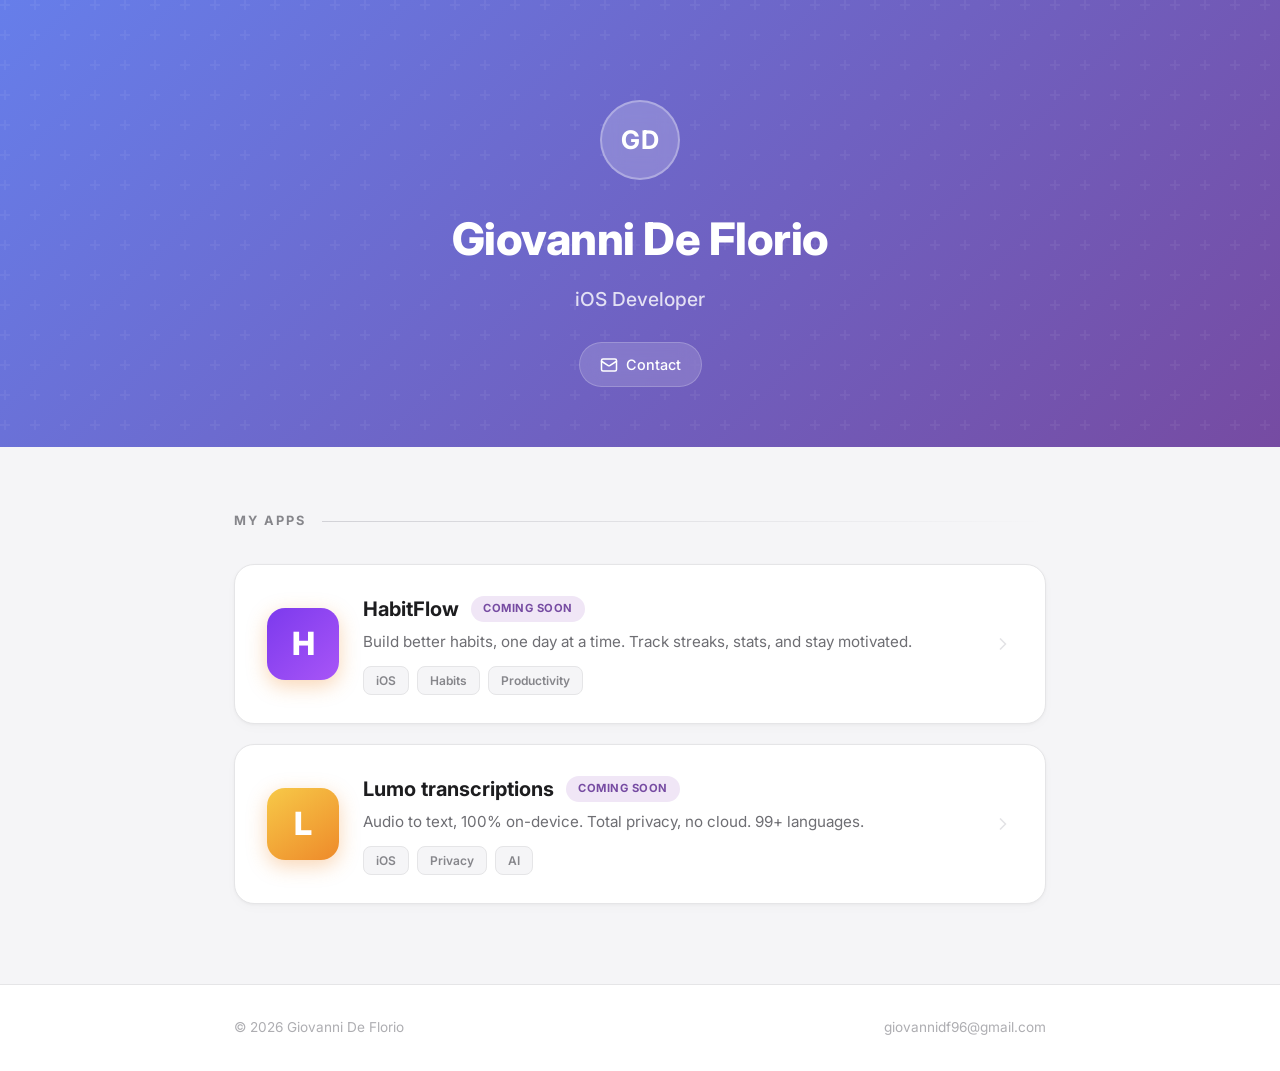
==== commit 118a4e6a: "Add HabitFlow app page with privacy policy" ====
--- a/index.html
+++ b/index.html
@@ -33,6 +33,24 @@
                     <div class="section-line"></div>
                 </div>
                 <div class="apps-grid">
+                    <a href="habitflow/" class="app-card">
+                        <div class="app-icon-placeholder" style="background: linear-gradient(135deg, #7c3aed, #a855f7);">
+                            <span>H</span>
+                        </div>
+                        <div class="app-info">
+                            <div class="app-title-row">
+                                <h3>HabitFlow</h3>
+                                <span class="app-badge">Coming Soon</span>
+                            </div>
+                            <p>Build better habits, one day at a time. Track streaks, stats, and stay motivated.</p>
+                            <div class="app-tags">
+                                <span class="tag">iOS</span>
+                                <span class="tag">Habits</span>
+                                <span class="tag">Productivity</span>
+                            </div>
+                        </div>
+                        <svg class="app-arrow" width="20" height="20" viewBox="0 0 24 24" fill="none" stroke="currentColor" stroke-width="2" stroke-linecap="round" stroke-linejoin="round"><path d="m9 18 6-6-6-6"/></svg>
+                    </a>
                     <a href="lumo/" class="app-card">
                         <div class="app-icon-placeholder">
                             <span>L</span>
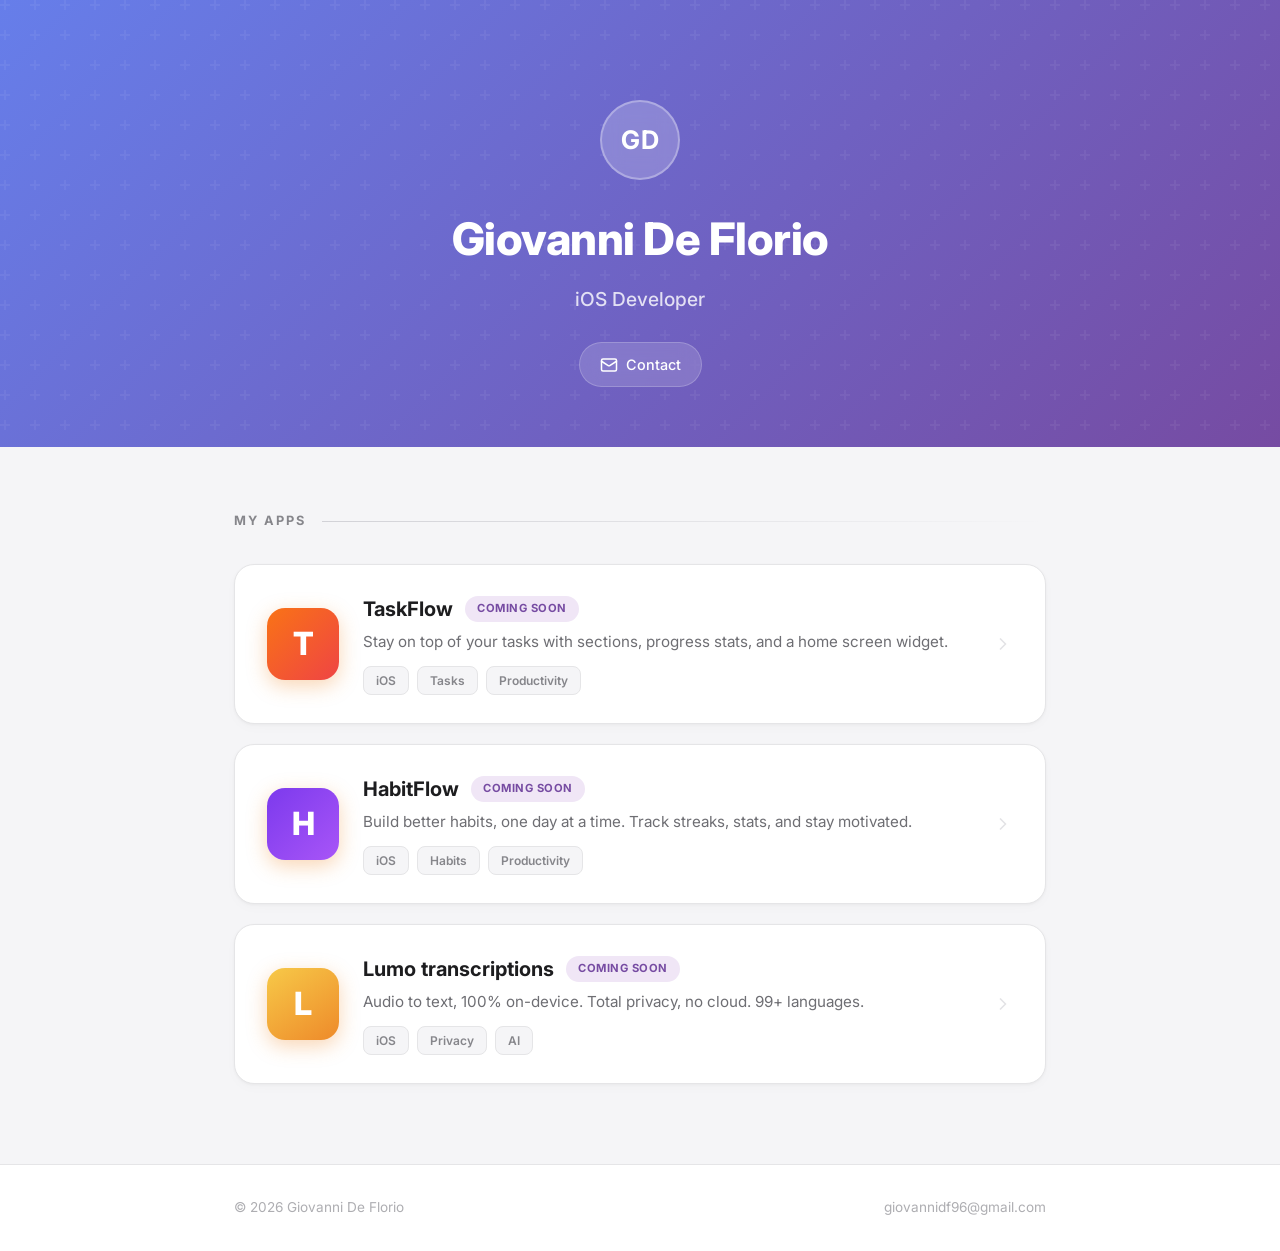
==== commit 7d57e5d9: "update" ====
--- a/index.html
+++ b/index.html
@@ -33,6 +33,24 @@
                     <div class="section-line"></div>
                 </div>
                 <div class="apps-grid">
+                    <a href="taskflow/" class="app-card">
+                        <div class="app-icon-placeholder" style="background: linear-gradient(135deg, #f97316, #ef4444);">
+                            <span>T</span>
+                        </div>
+                        <div class="app-info">
+                            <div class="app-title-row">
+                                <h3>TaskFlow</h3>
+                                <span class="app-badge">Coming Soon</span>
+                            </div>
+                            <p>Stay on top of your tasks with sections, progress stats, and a home screen widget.</p>
+                            <div class="app-tags">
+                                <span class="tag">iOS</span>
+                                <span class="tag">Tasks</span>
+                                <span class="tag">Productivity</span>
+                            </div>
+                        </div>
+                        <svg class="app-arrow" width="20" height="20" viewBox="0 0 24 24" fill="none" stroke="currentColor" stroke-width="2" stroke-linecap="round" stroke-linejoin="round"><path d="m9 18 6-6-6-6"/></svg>
+                    </a>
                     <a href="habitflow/" class="app-card">
                         <div class="app-icon-placeholder" style="background: linear-gradient(135deg, #7c3aed, #a855f7);">
                             <span>H</span>
